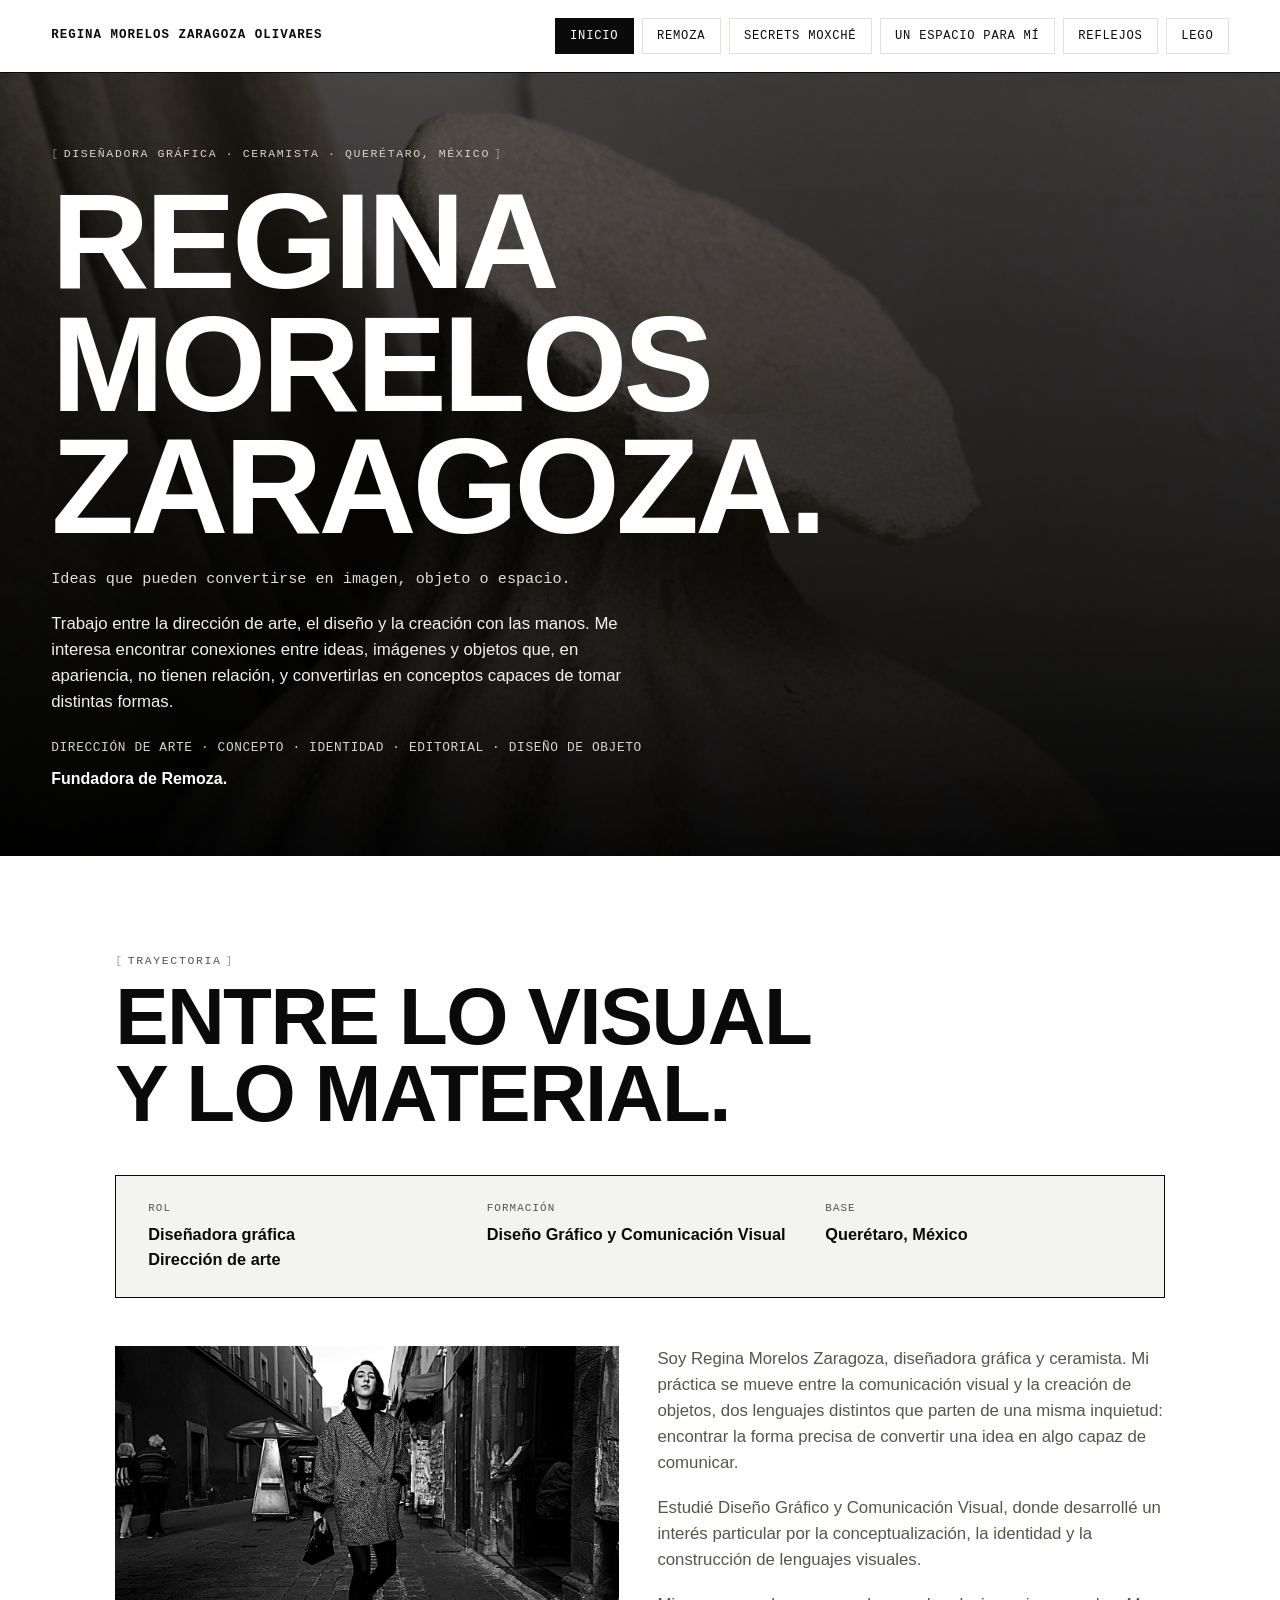
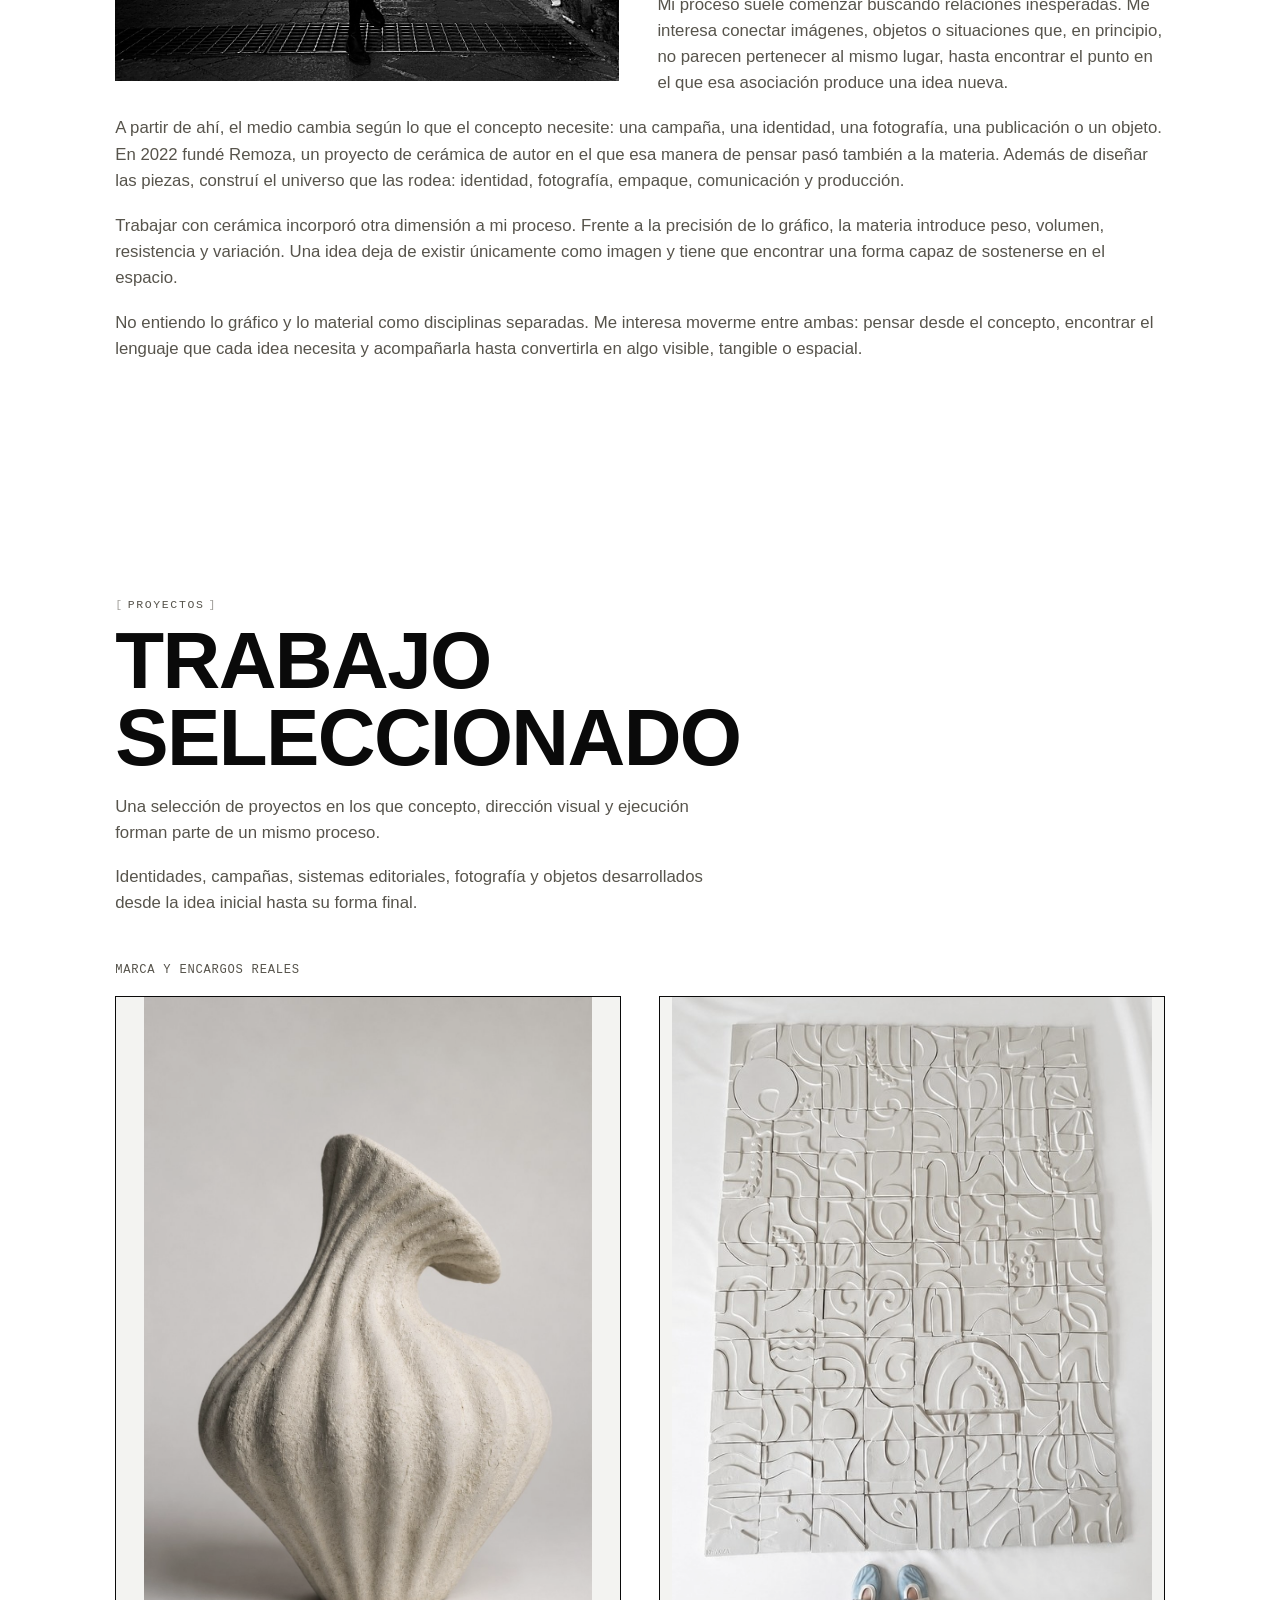
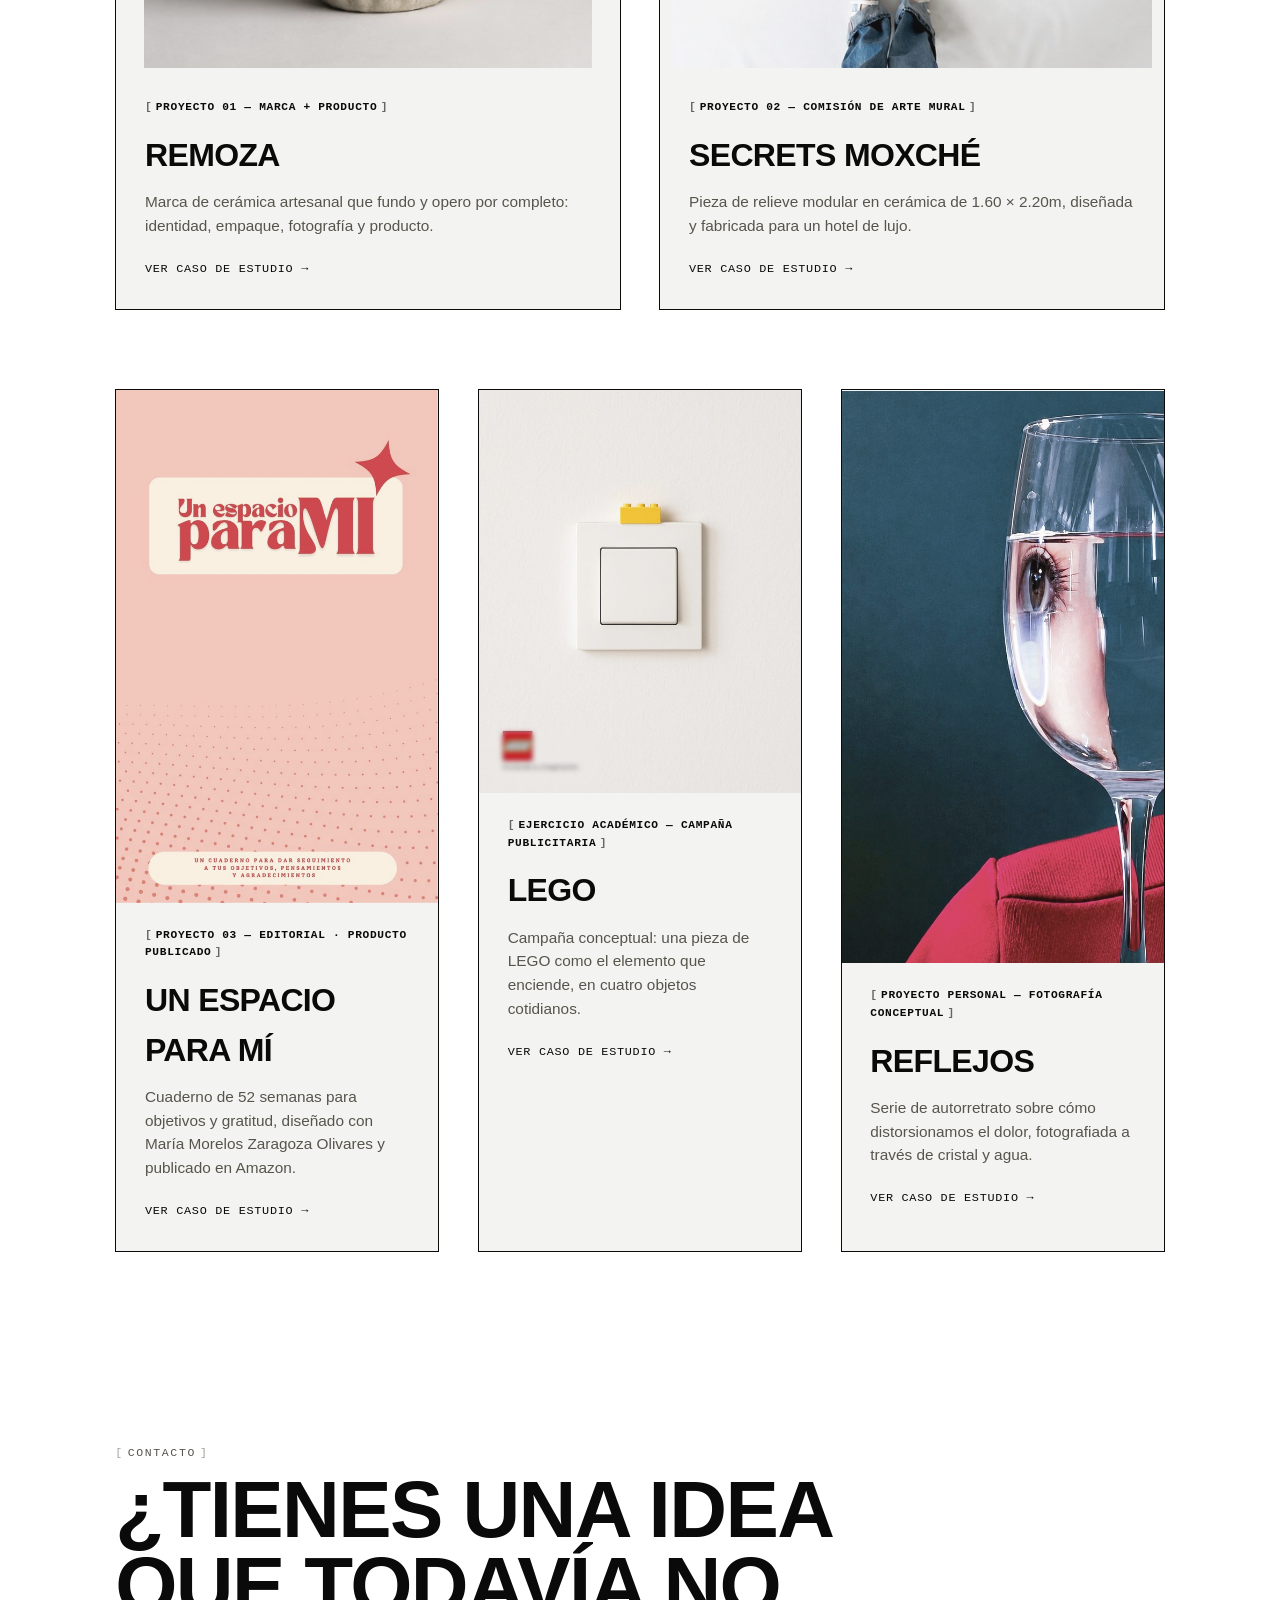
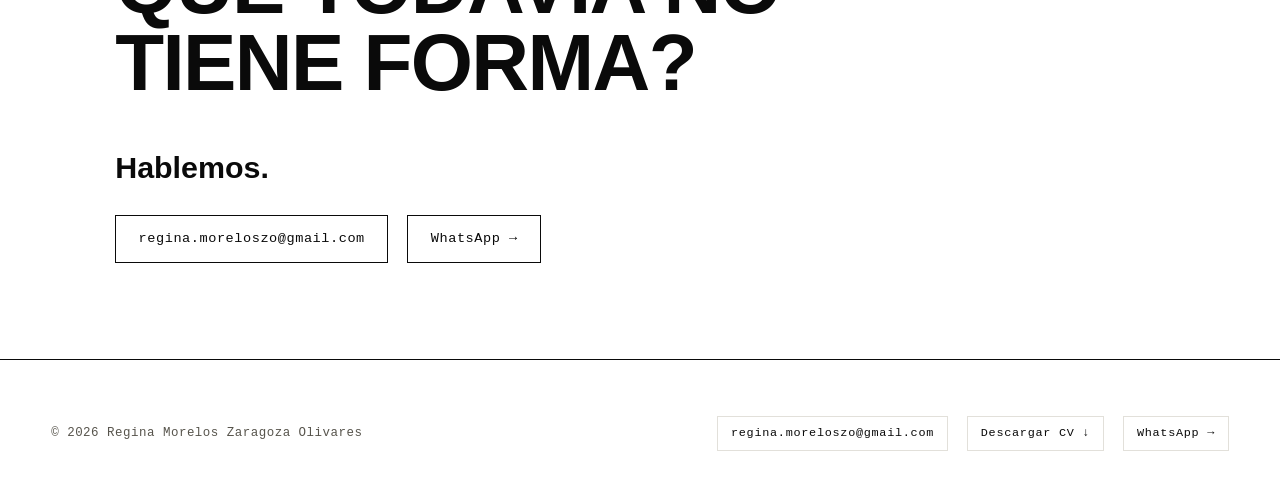
==== index.html @ 23c9439a "Don't force trayectoria-collage to avoid page breaks in print (caused a near-blank page)" ====
<!DOCTYPE html>
<html lang="es">
<head>
<meta charset="UTF-8">
<meta name="viewport" content="width=device-width, initial-scale=1">
<title>Regina Morelos Zaragoza — Portafolio</title>
<link rel="stylesheet" href="styles.css?v=30">
</head>
<body>
<nav>
  <span class="nav-name" data-short="RMZO">Regina Morelos Zaragoza Olivares</span>
  <button class="nav-toggle" aria-label="Abrir menú" aria-expanded="false">
    <span></span><span></span><span></span>
  </button>
  <div class="nav-links">
    <a href="index.html" class="current">Inicio</a>
    <a href="remoza.html">Remoza</a>
    <a href="moxche.html">Secrets Moxché</a>
    <a href="unespacio.html">Un espacio para mí</a>
    <a href="reflejos.html">Reflejos</a>
    <a href="lego.html">LEGO</a>
  </div>
</nav>

<div class="hero">
  <img src="[data-uri]" alt="Vaso de cerámica hecho a mano por Remoza, textura acanalada">
  <div class="hero-content">
    <div class="eyebrow">Diseñadora gráfica · Ceramista · Querétaro, México</div>
    <h1>Regina Morelos Zaragoza.</h1>
    <p class="lede">Ideas que pueden convertirse en imagen, objeto o espacio.</p>
    <p class="hero-body">Trabajo entre la dirección de arte, el diseño y la creación con las manos. Me interesa encontrar conexiones entre ideas, imágenes y objetos que, en apariencia, no tienen relación, y convertirlas en conceptos capaces de tomar distintas formas.</p>
    <div class="hero-tags">Dirección de arte · Concepto · Identidad · Editorial · Diseño de objeto</div>
    <p class="hero-founder">Fundadora de Remoza.</p>
  </div>
</div>

<section class="project" id="trayectoria">
  <div class="project-head reveal">
    <div class="eyebrow">Trayectoria</div>
    <h2>Entre lo visual y lo material.</h2>
  </div>

  <dl class="specsheet reveal">
    <div><dt>Rol</dt><dd>Diseñadora gráfica<br>Dirección de arte</dd></div>
    <div><dt>Formación</dt><dd>Diseño Gráfico y Comunicación Visual</dd></div>
    <div><dt>Base</dt><dd>Querétaro, México</dd></div>
  </dl>

  <div class="trayectoria-collage reveal">
    <figure class="trayectoria-photo">
      <img src="[data-uri]" alt="Regina Morelos Zaragoza caminando por una calle empedrada de Querétaro">
    </figure>
    <div class="trayectoria-text-panel">
      <div class="about-body">
        <p>Soy Regina Morelos Zaragoza, diseñadora gráfica y ceramista. Mi práctica se mueve entre la comunicación visual y la creación de objetos, dos lenguajes distintos que parten de una misma inquietud: encontrar la forma precisa de convertir una idea en algo capaz de comunicar.</p>
        <p>Estudié Diseño Gráfico y Comunicación Visual, donde desarrollé un interés particular por la conceptualización, la identidad y la construcción de lenguajes visuales.</p>
        <p>Mi proceso suele comenzar buscando relaciones inesperadas. Me interesa conectar imágenes, objetos o situaciones que, en principio, no parecen pertenecer al mismo lugar, hasta encontrar el punto en el que esa asociación produce una idea nueva.</p>
        <p>A partir de ahí, el medio cambia según lo que el concepto necesite: una campaña, una identidad, una fotografía, una publicación o un objeto. En 2022 fundé Remoza, un proyecto de cerámica de autor en el que esa manera de pensar pasó también a la materia. Además de diseñar las piezas, construí el universo que las rodea: identidad, fotografía, empaque, comunicación y producción.</p>
        <p>Trabajar con cerámica incorporó otra dimensión a mi proceso. Frente a la precisión de lo gráfico, la materia introduce peso, volumen, resistencia y variación. Una idea deja de existir únicamente como imagen y tiene que encontrar una forma capaz de sostenerse en el espacio.</p>
        <p>No entiendo lo gráfico y lo material como disciplinas separadas. Me interesa moverme entre ambas: pensar desde el concepto, encontrar el lenguaje que cada idea necesita y acompañarla hasta convertirla en algo visible, tangible o espacial.</p>
      </div>
    </div>
  </div>
</section>

<section class="project" id="proyectos">
  <div class="project-head reveal">
    <div class="eyebrow">Proyectos</div>
    <h2>Trabajo seleccionado</h2>
    <p class="section-intro">Una selección de proyectos en los que concepto, dirección visual y ejecución forman parte de un mismo proceso.</p>
    <p class="section-intro">Identidades, campañas, sistemas editoriales, fotografía y objetos desarrollados desde la idea inicial hasta su forma final.</p>
  </div>

  <div class="grid-label reveal">Marca y encargos reales</div>
  <div class="project-grid project-grid-primary">
    <a class="project-card remoza reveal" href="remoza.html">
      <div class="card-media">
        <img src="[data-uri]" alt="Pieza de autor de Remoza, contorno original del ícono de marca">
        <img src="[data-uri]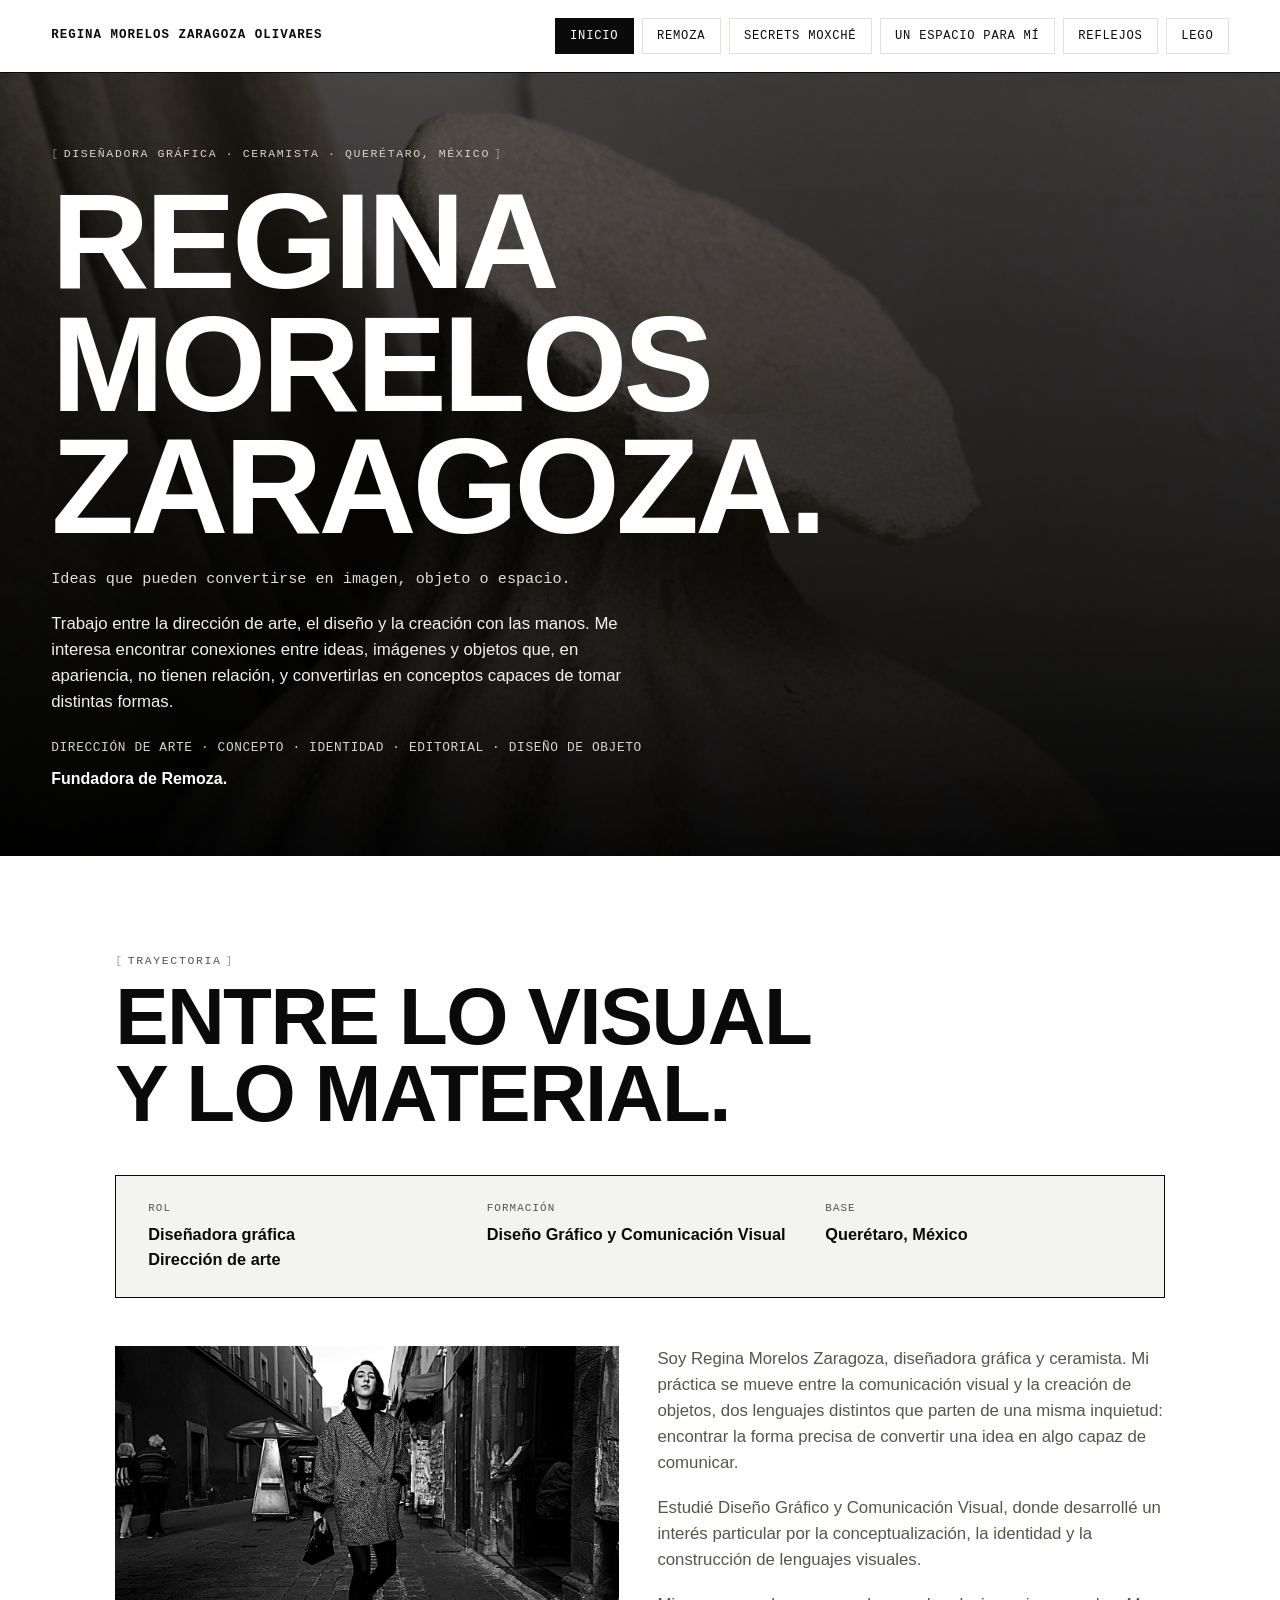
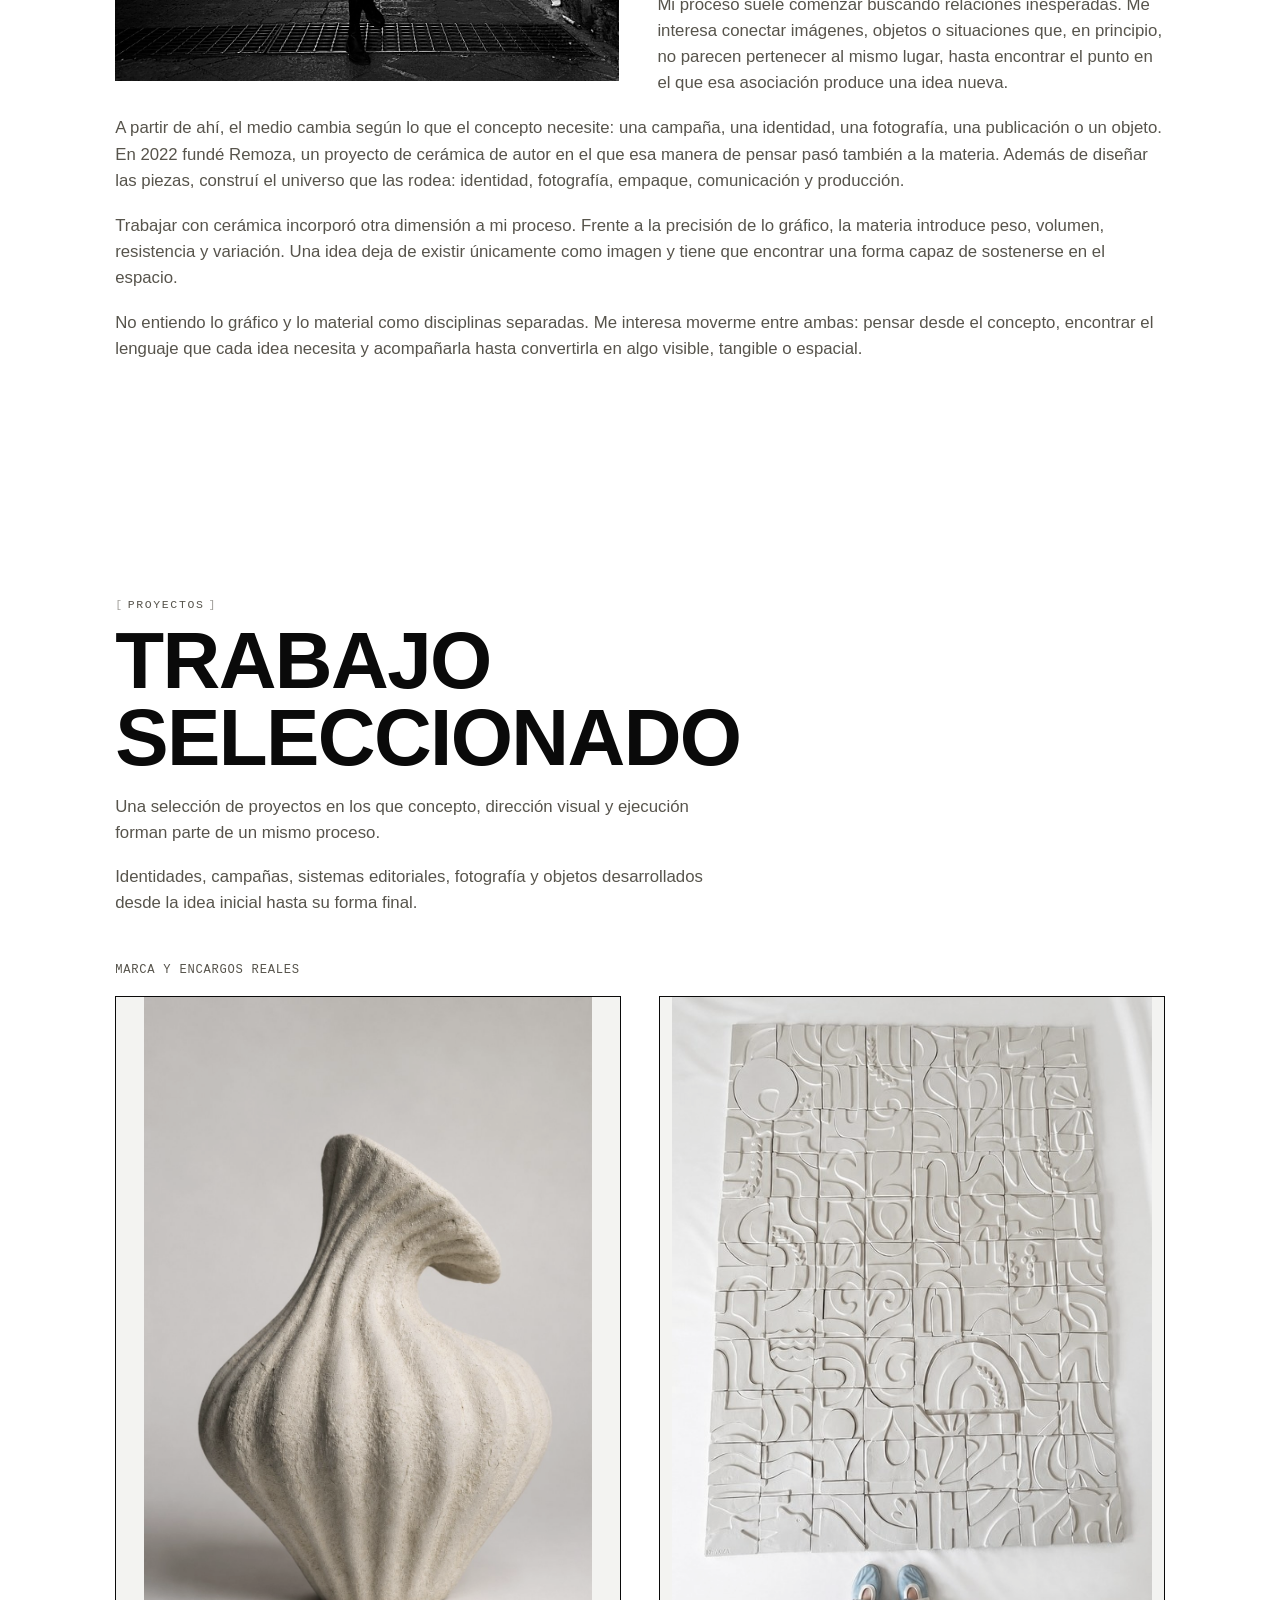
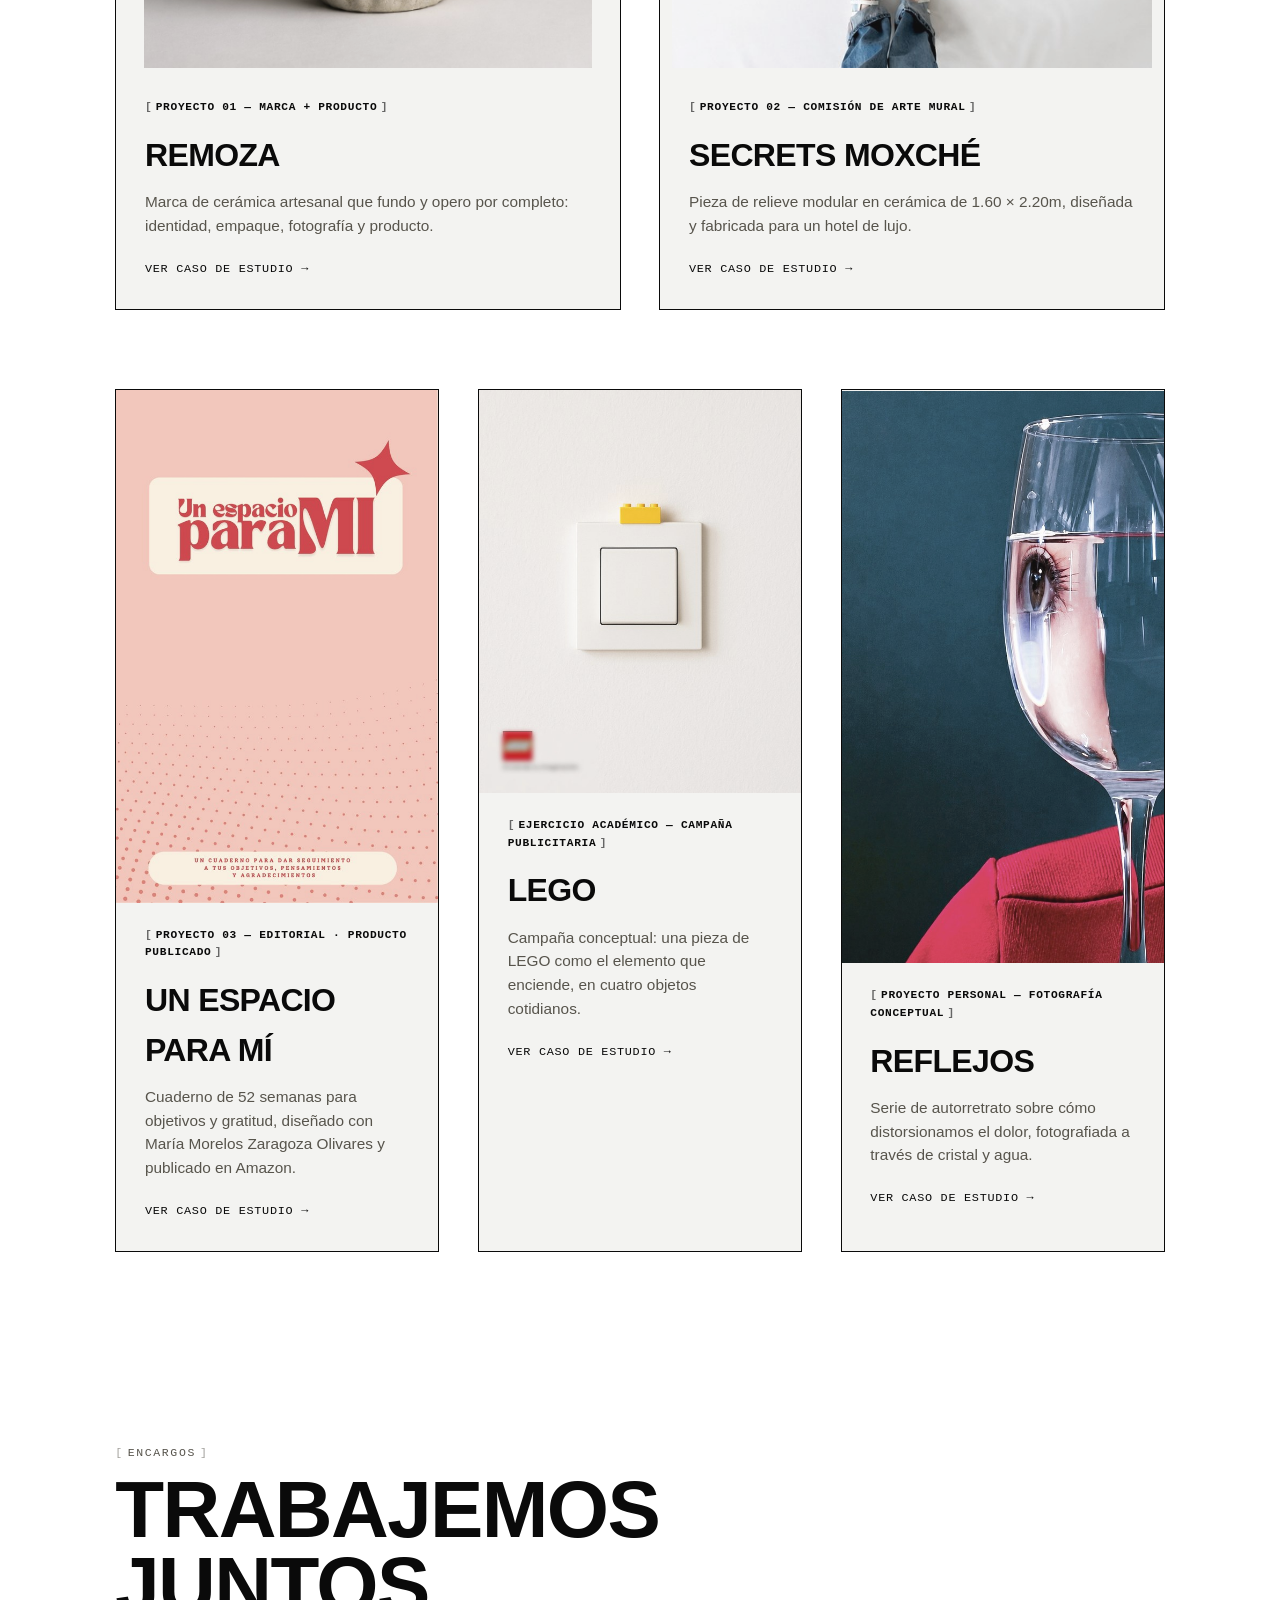
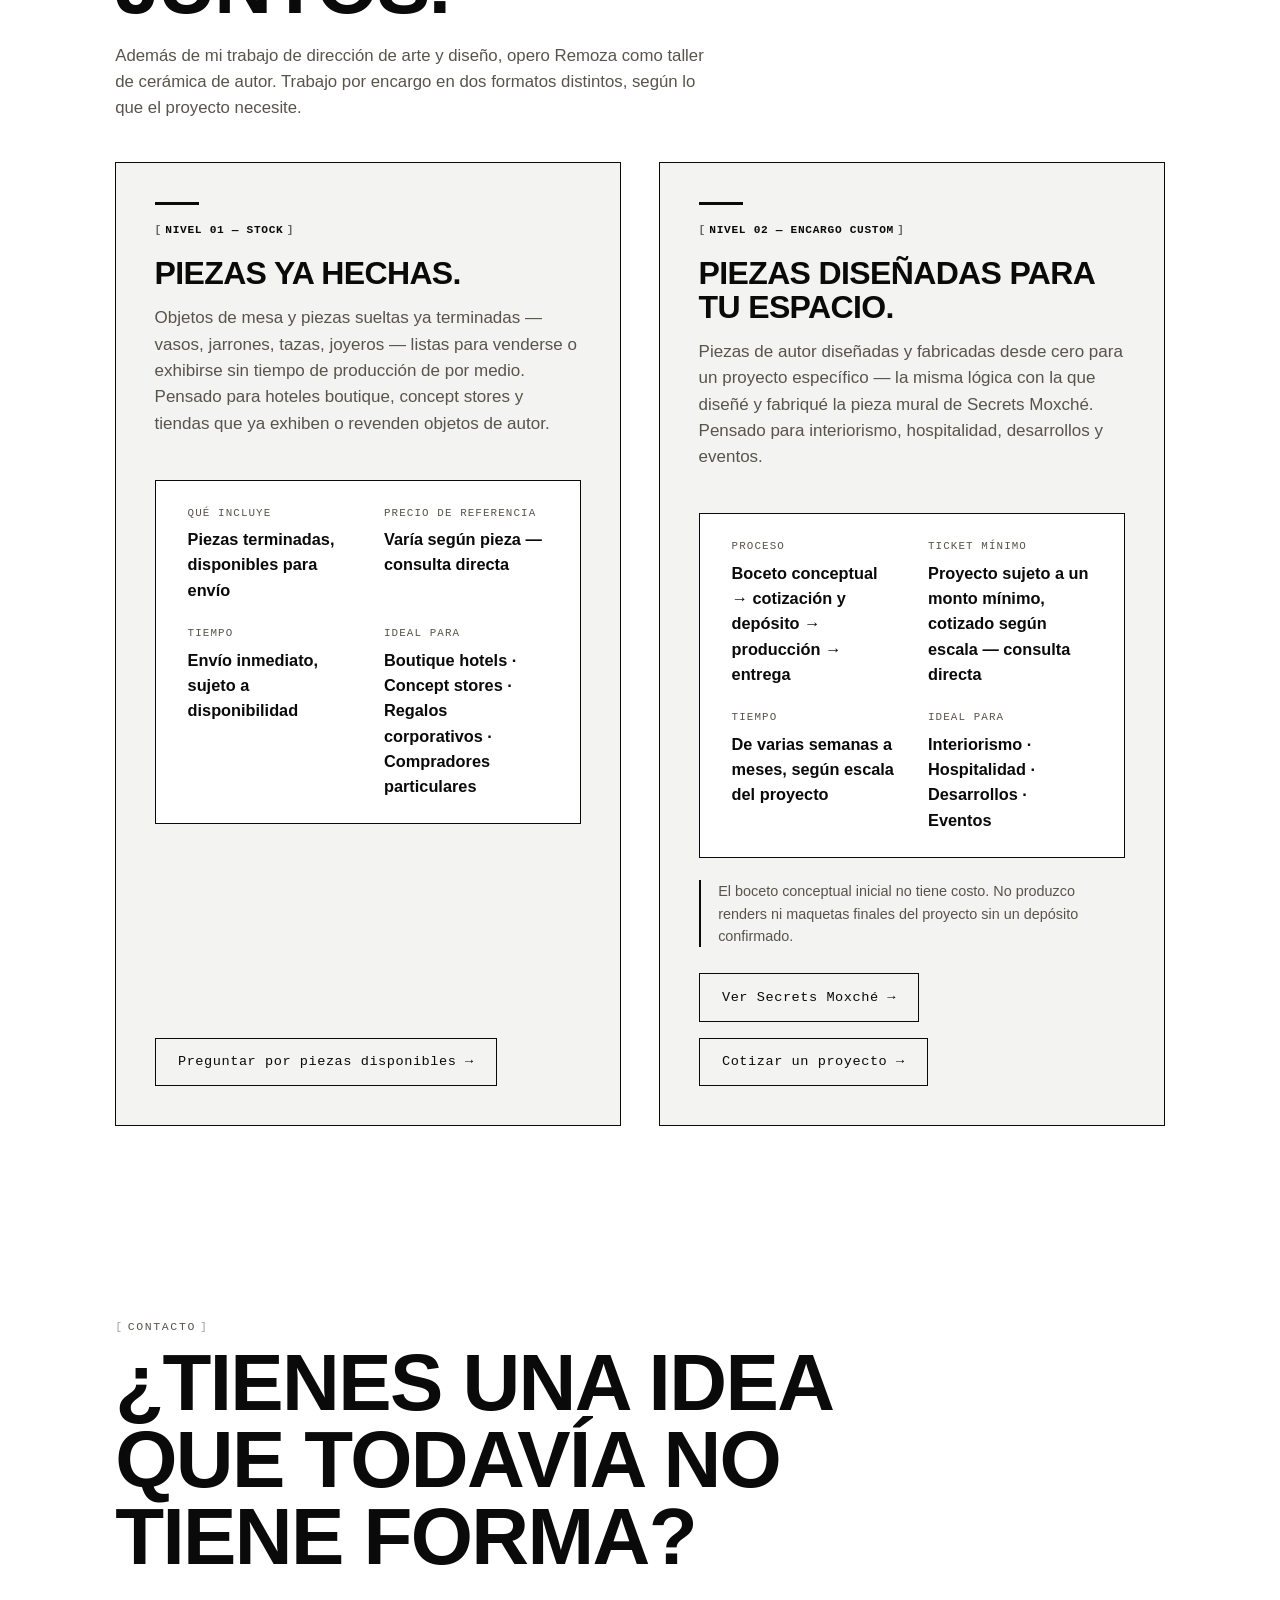
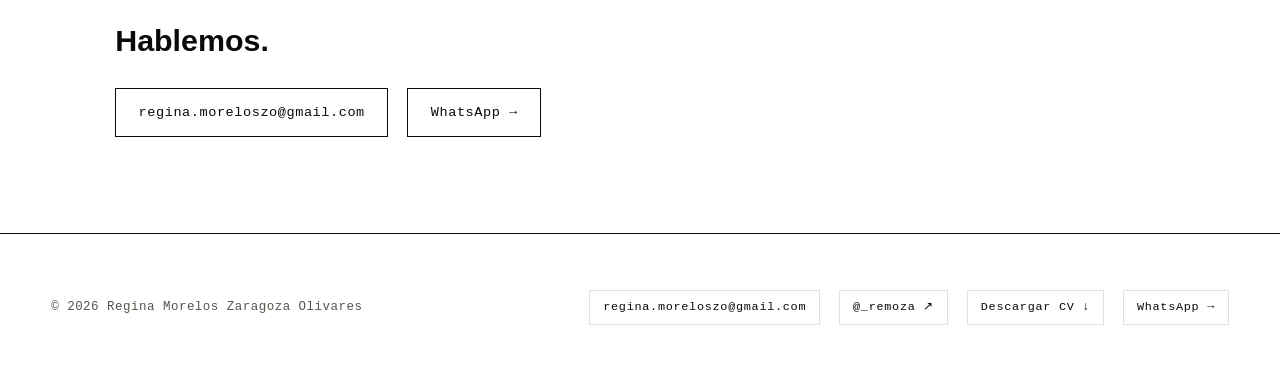
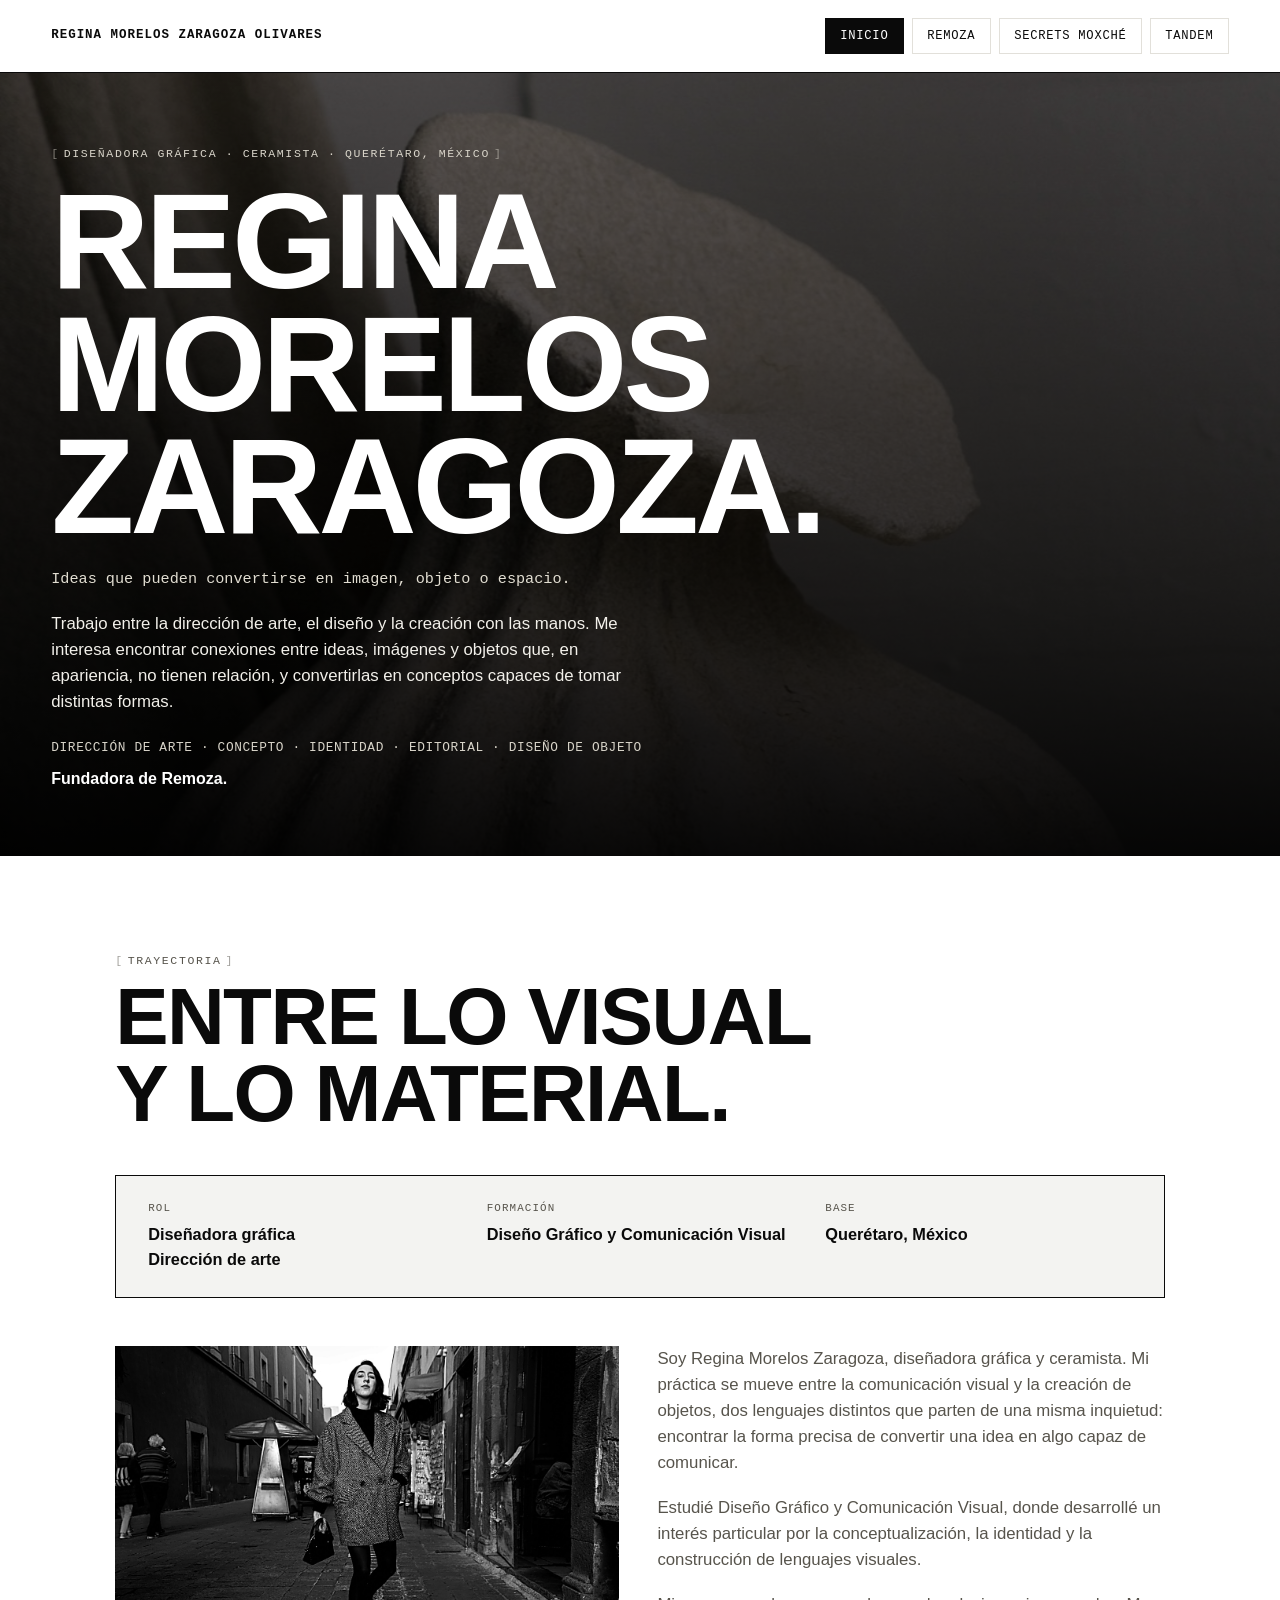
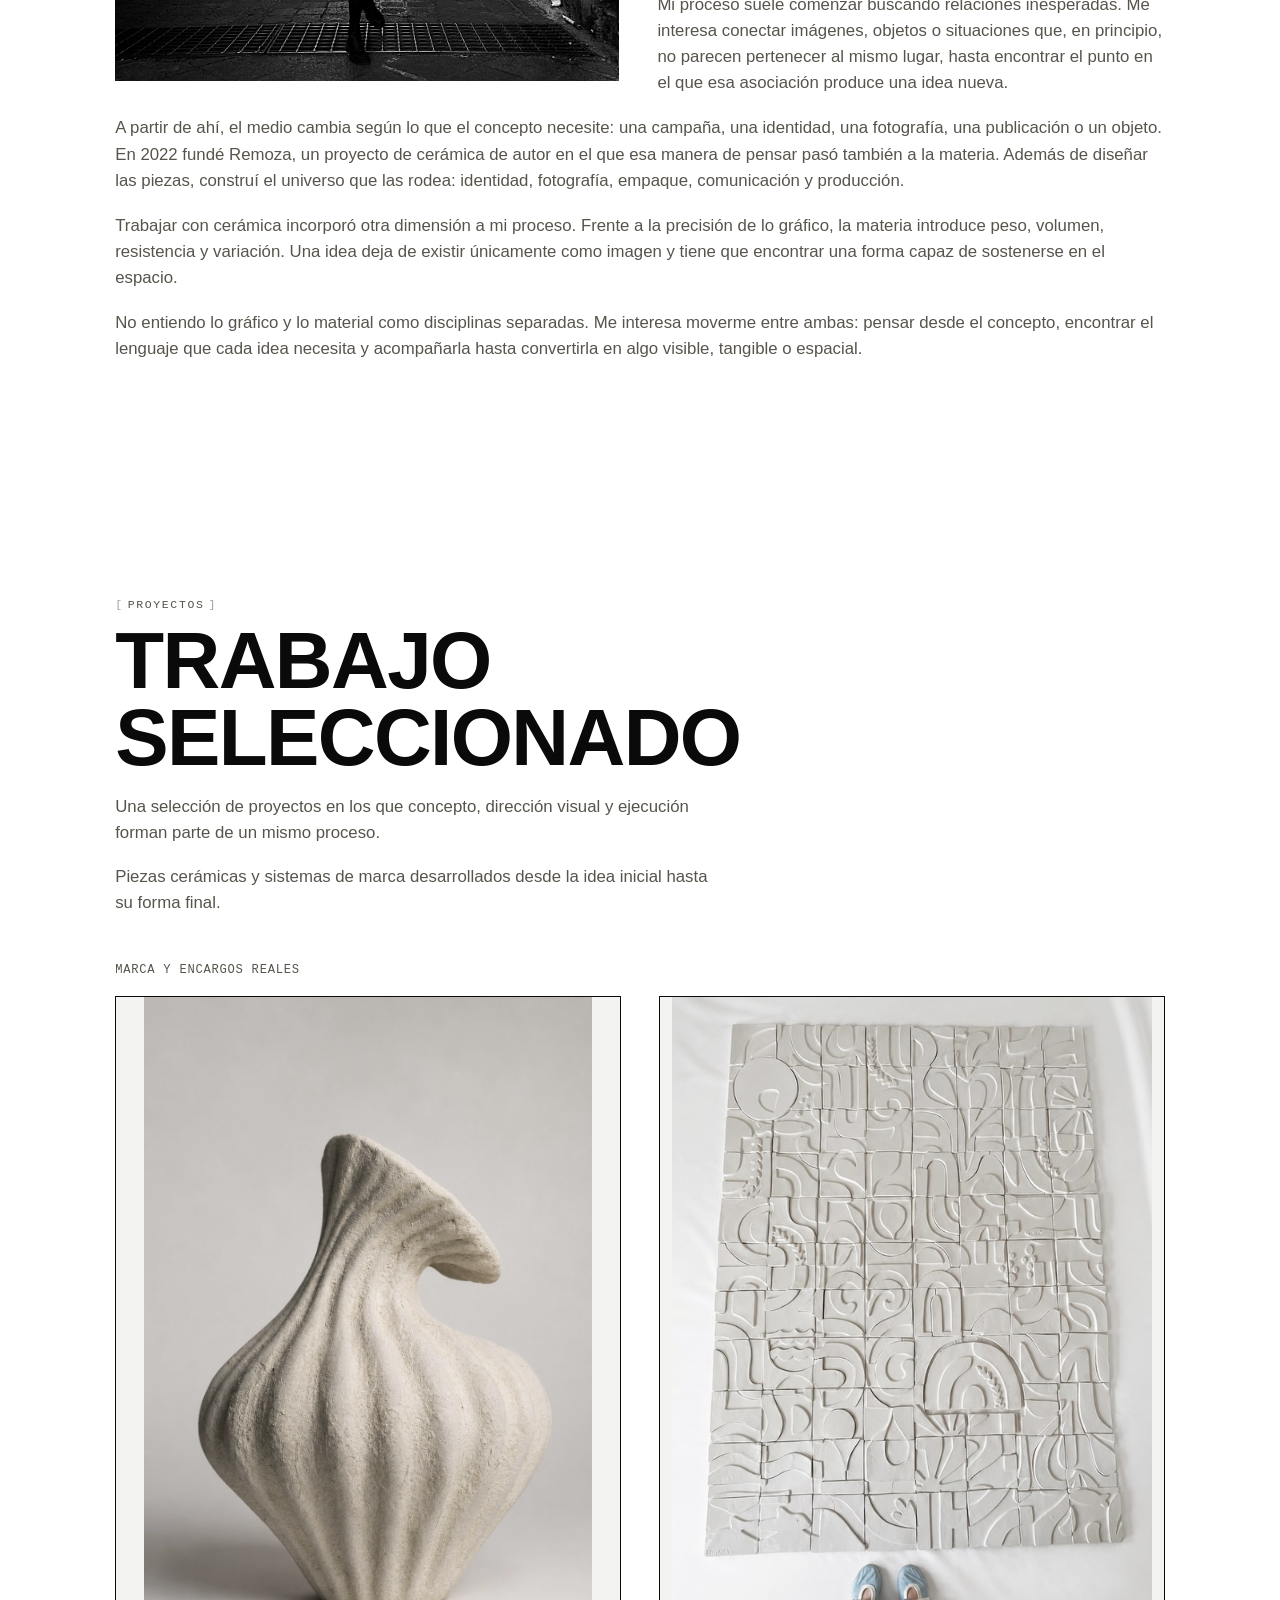
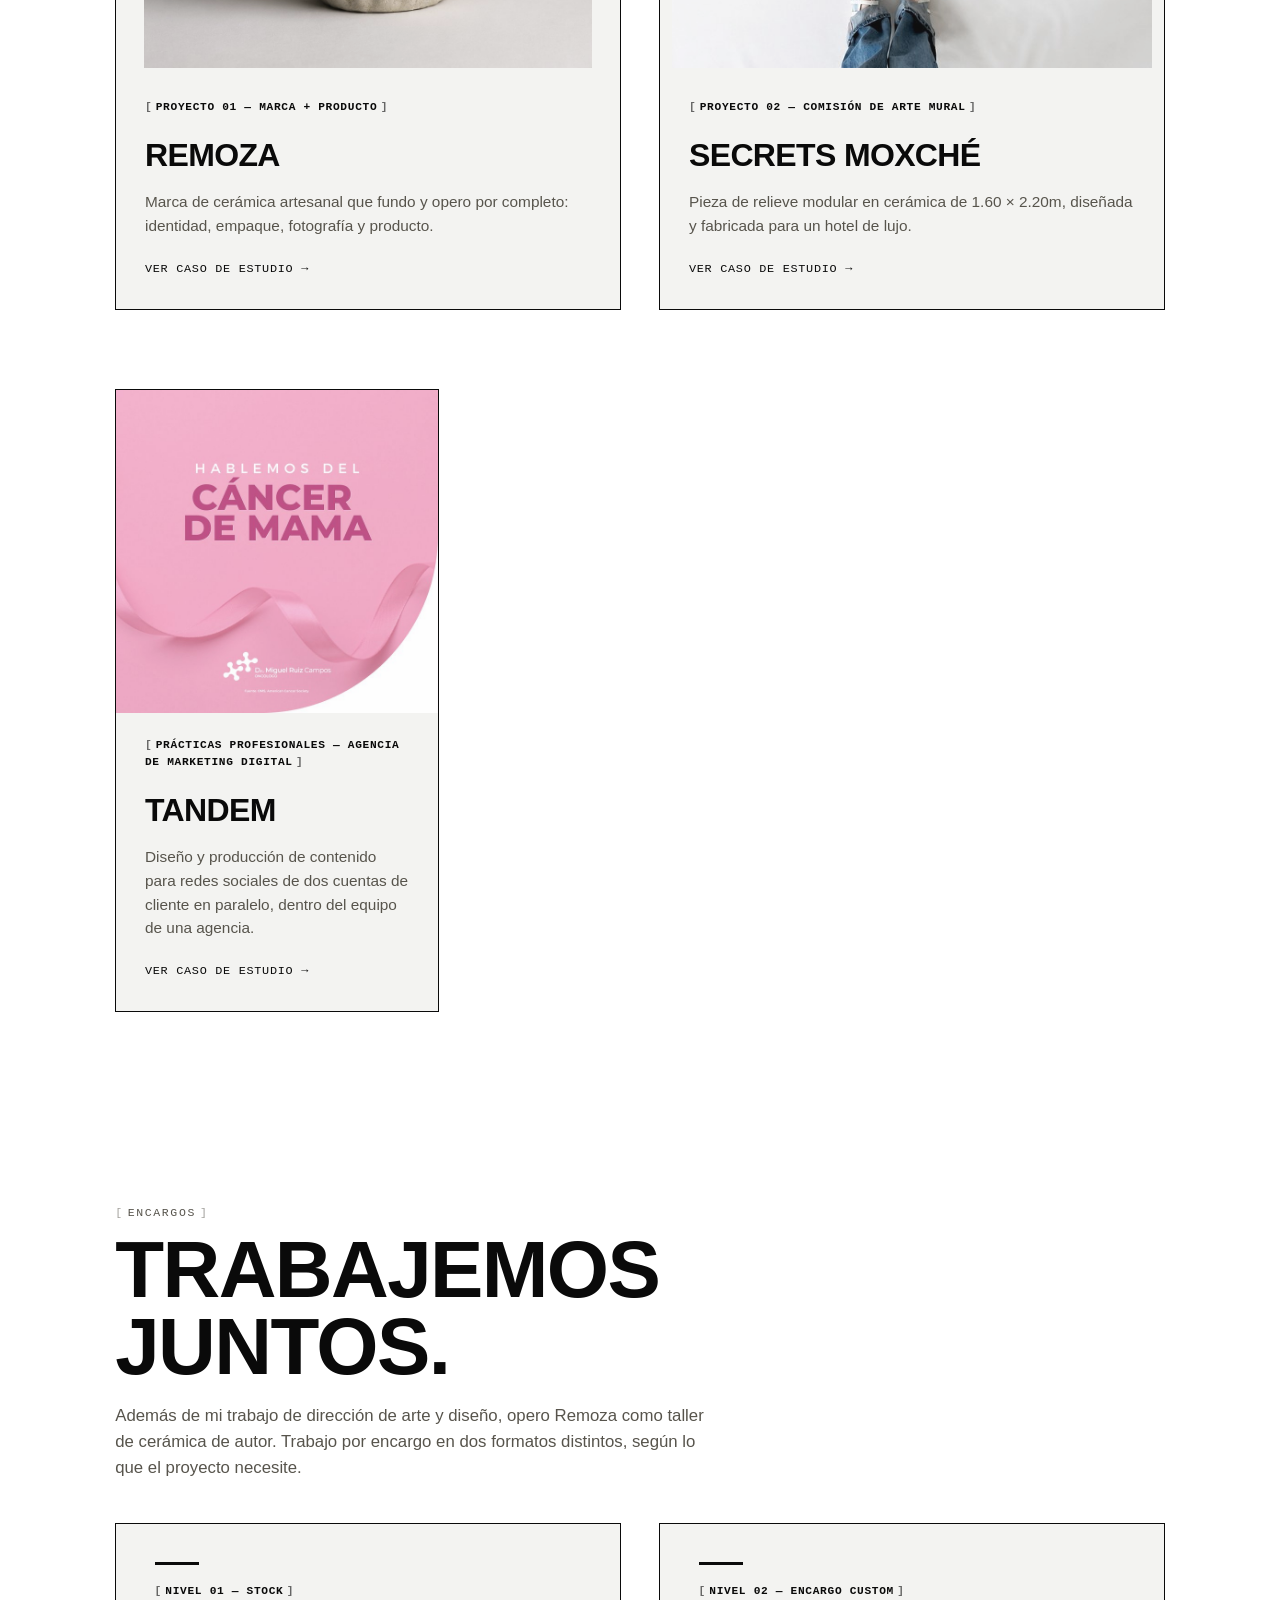
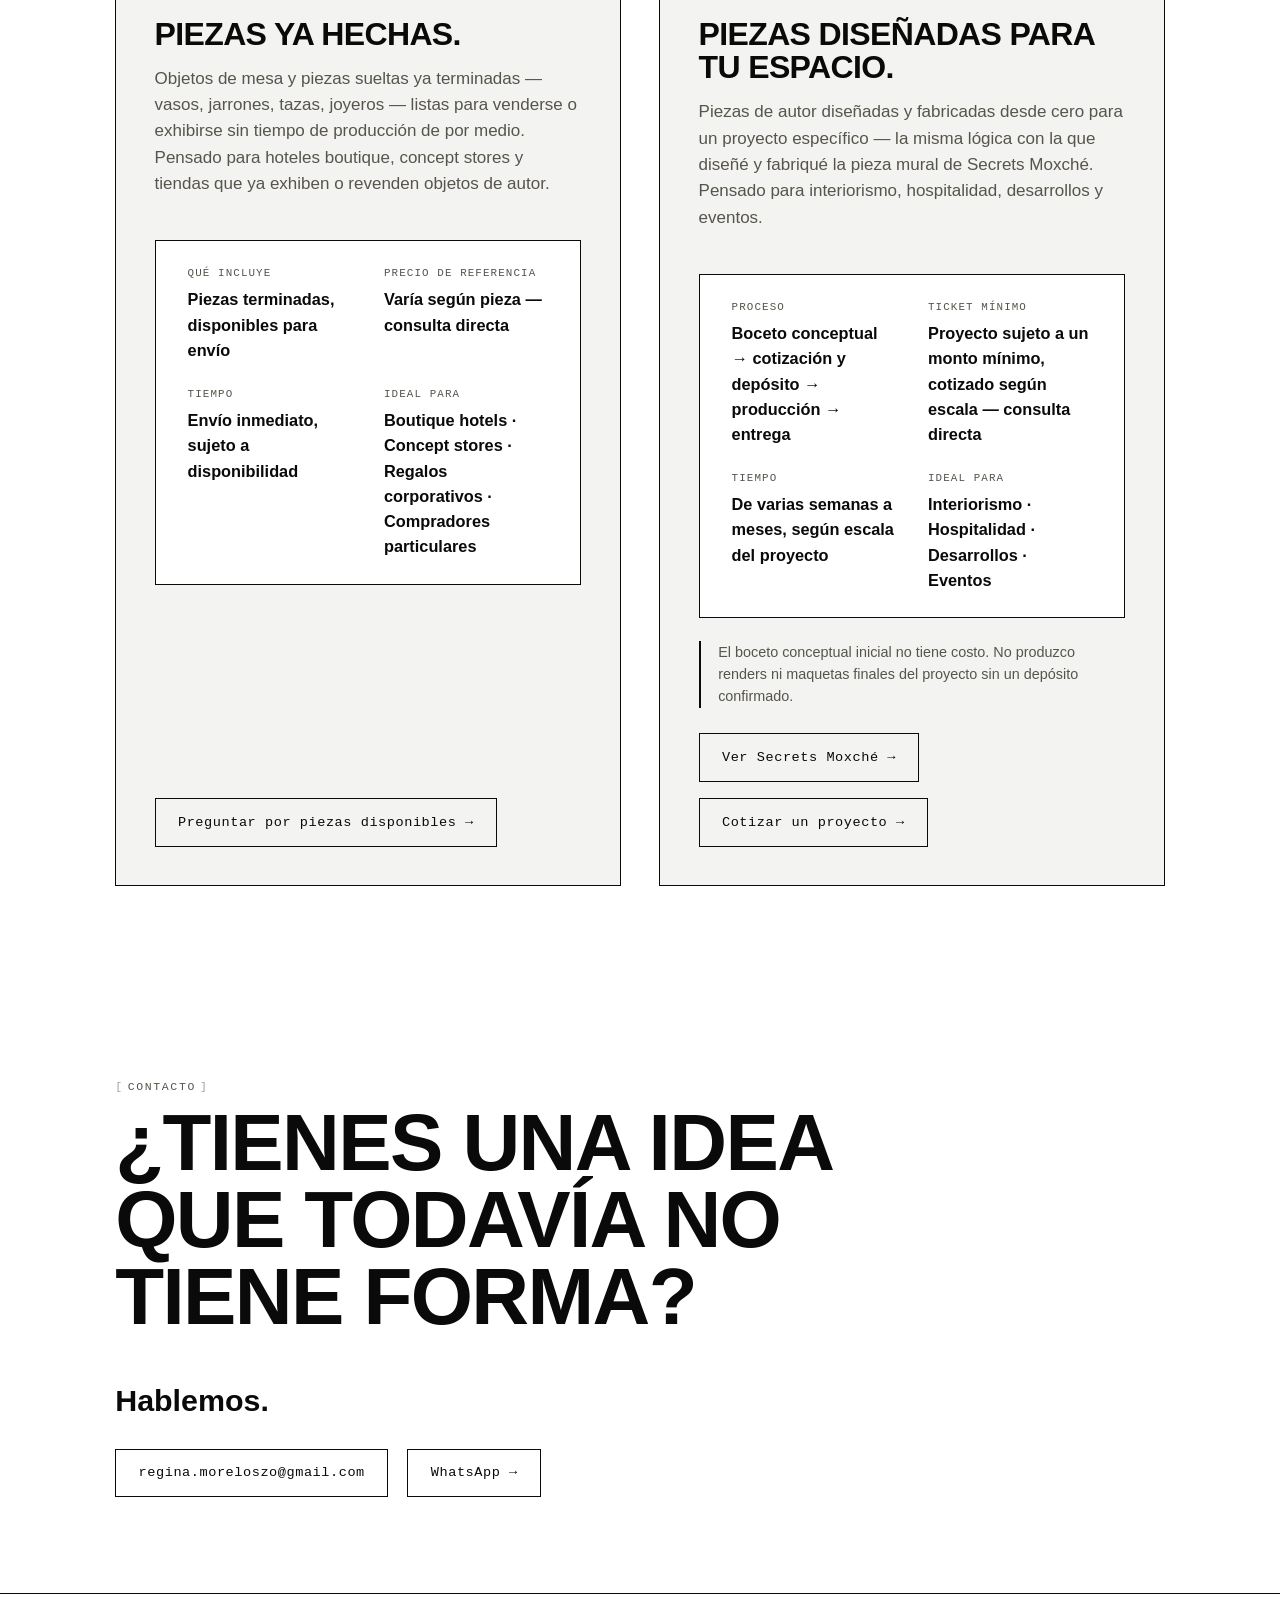
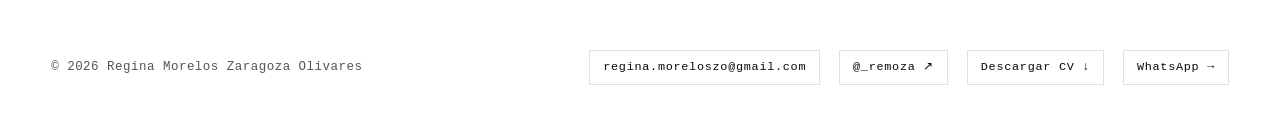
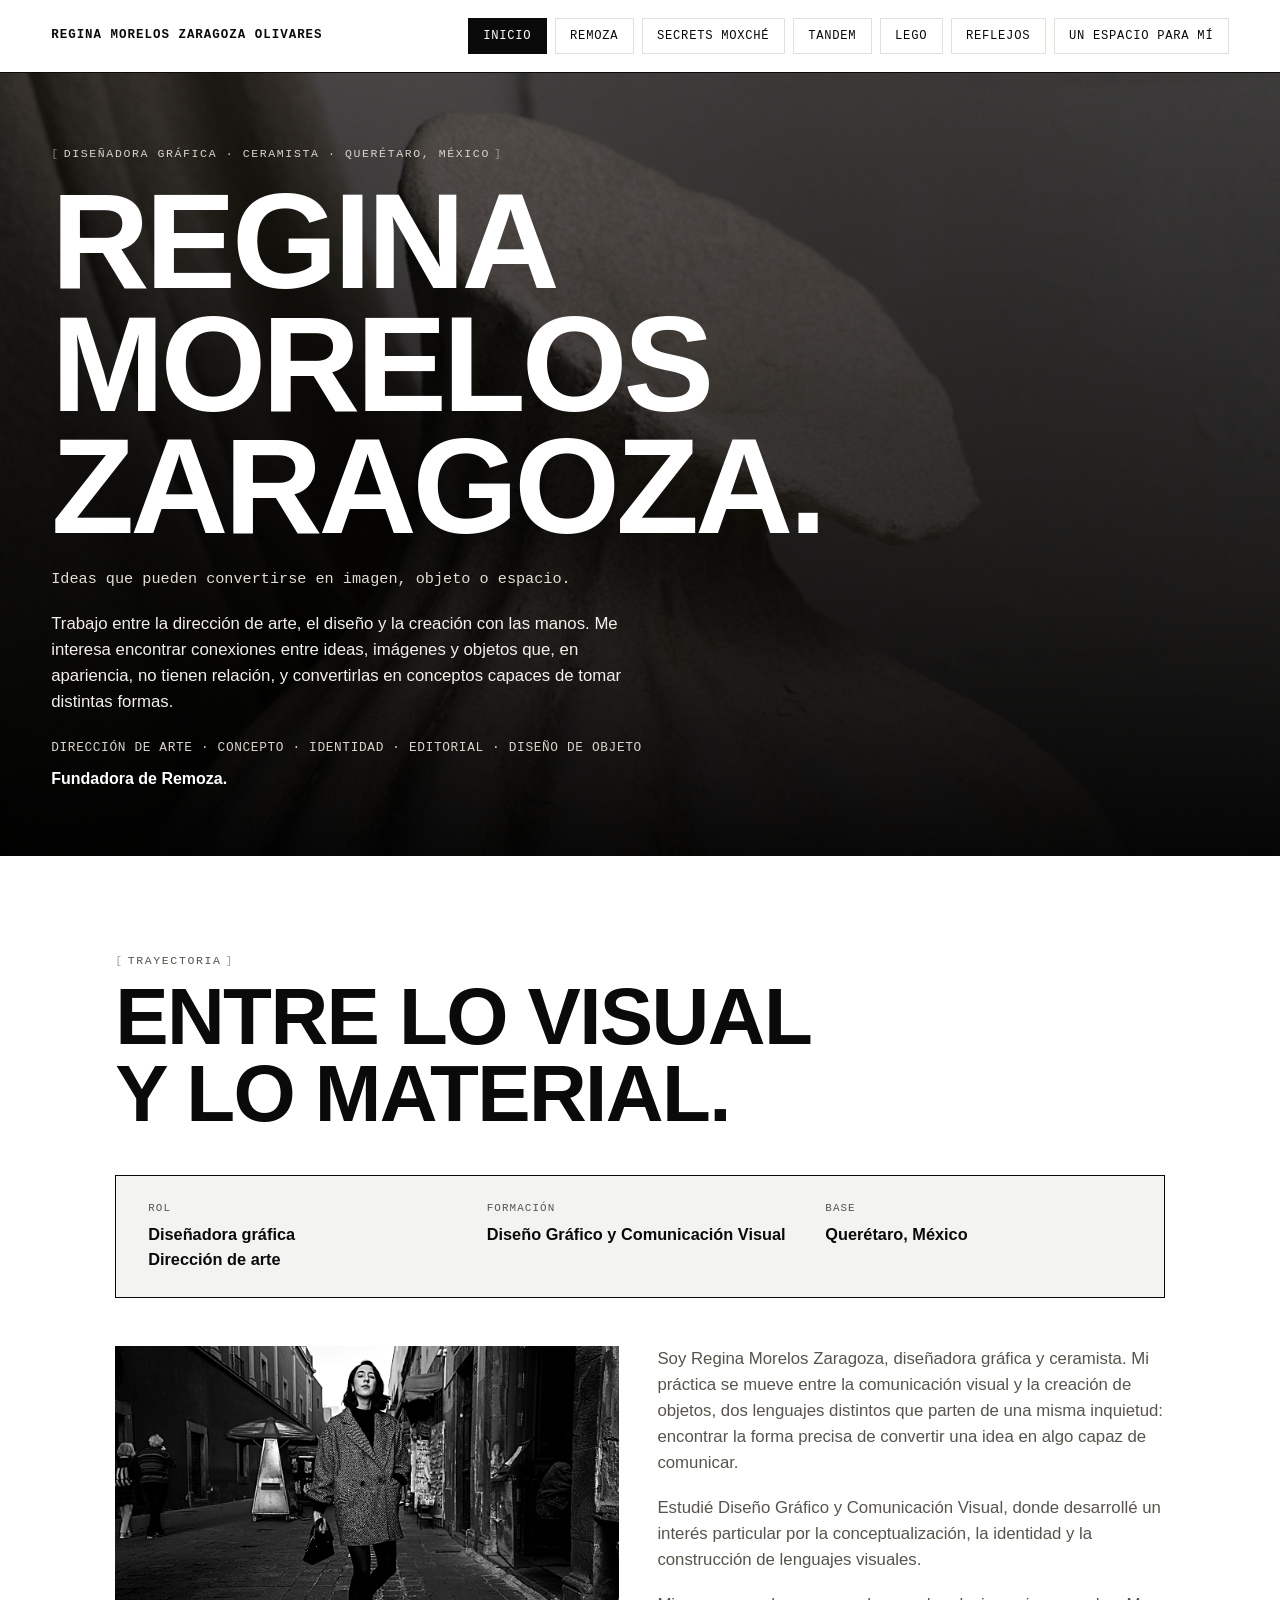
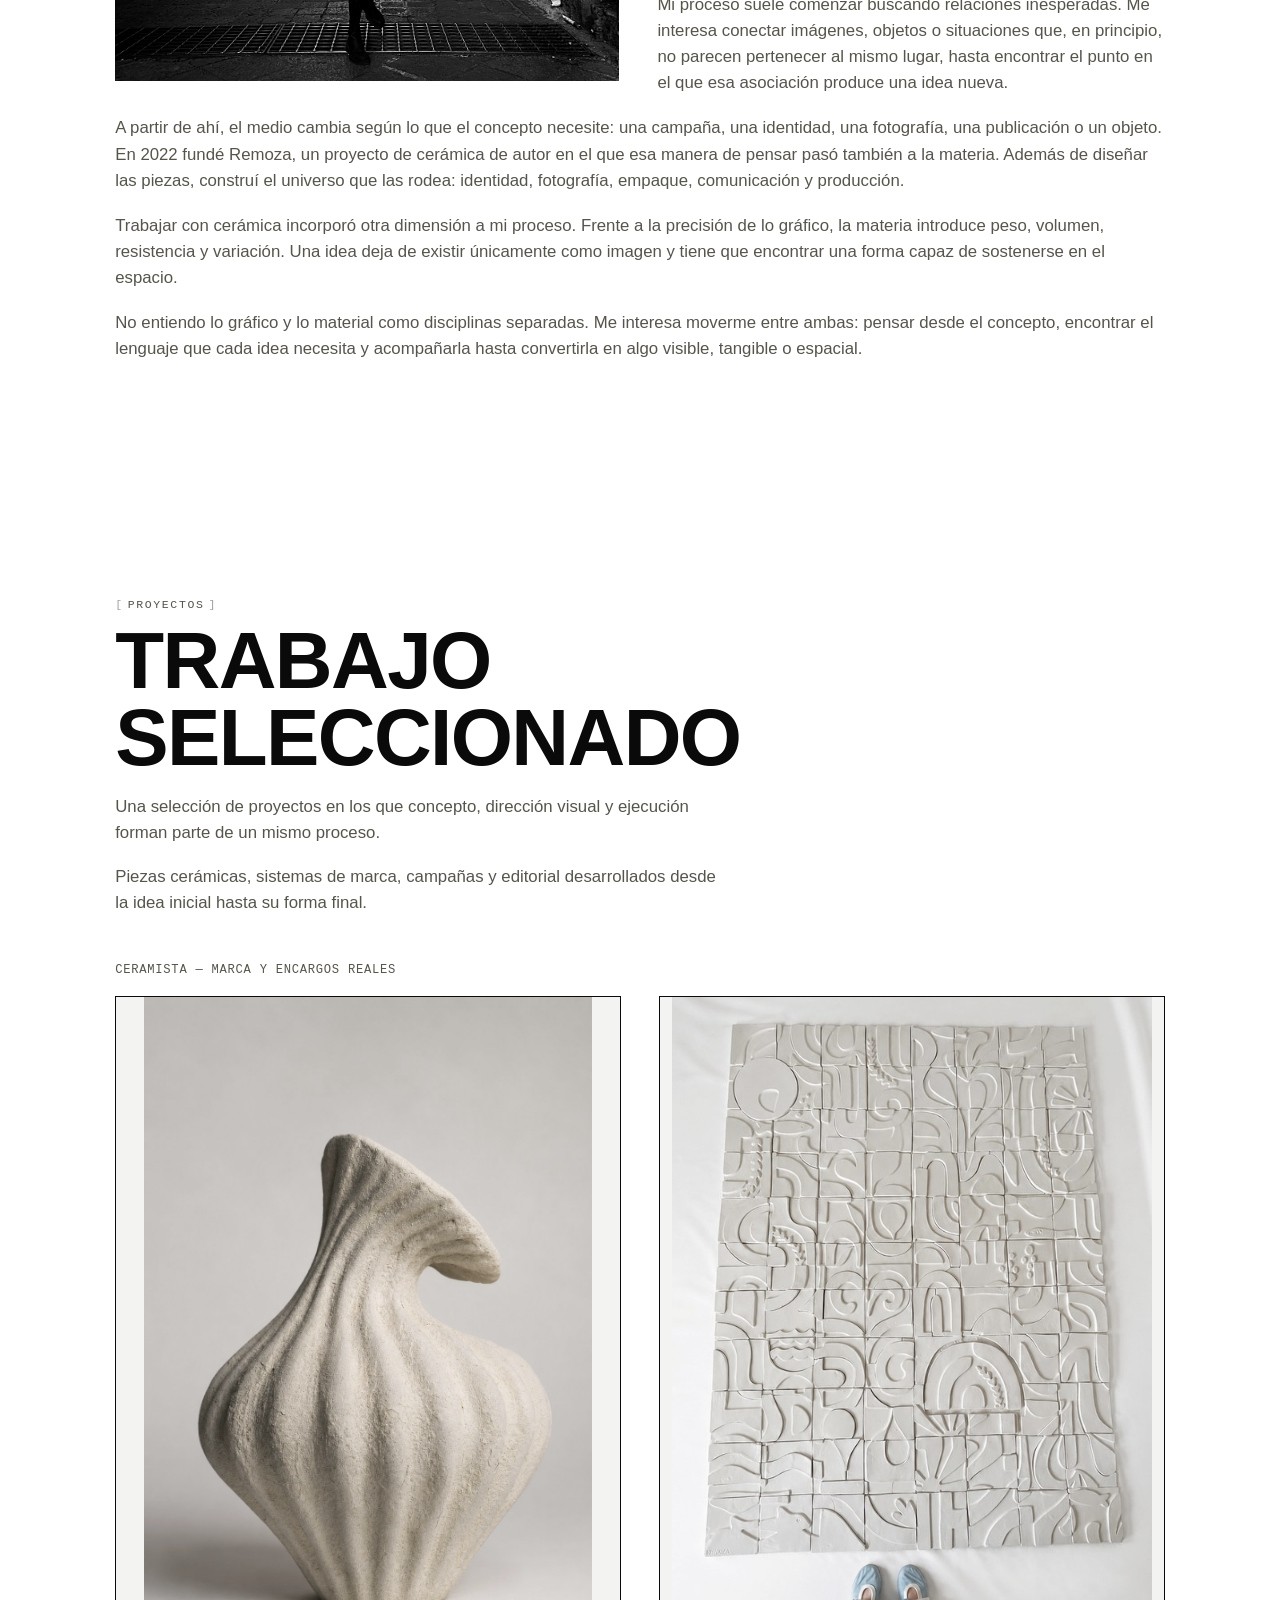
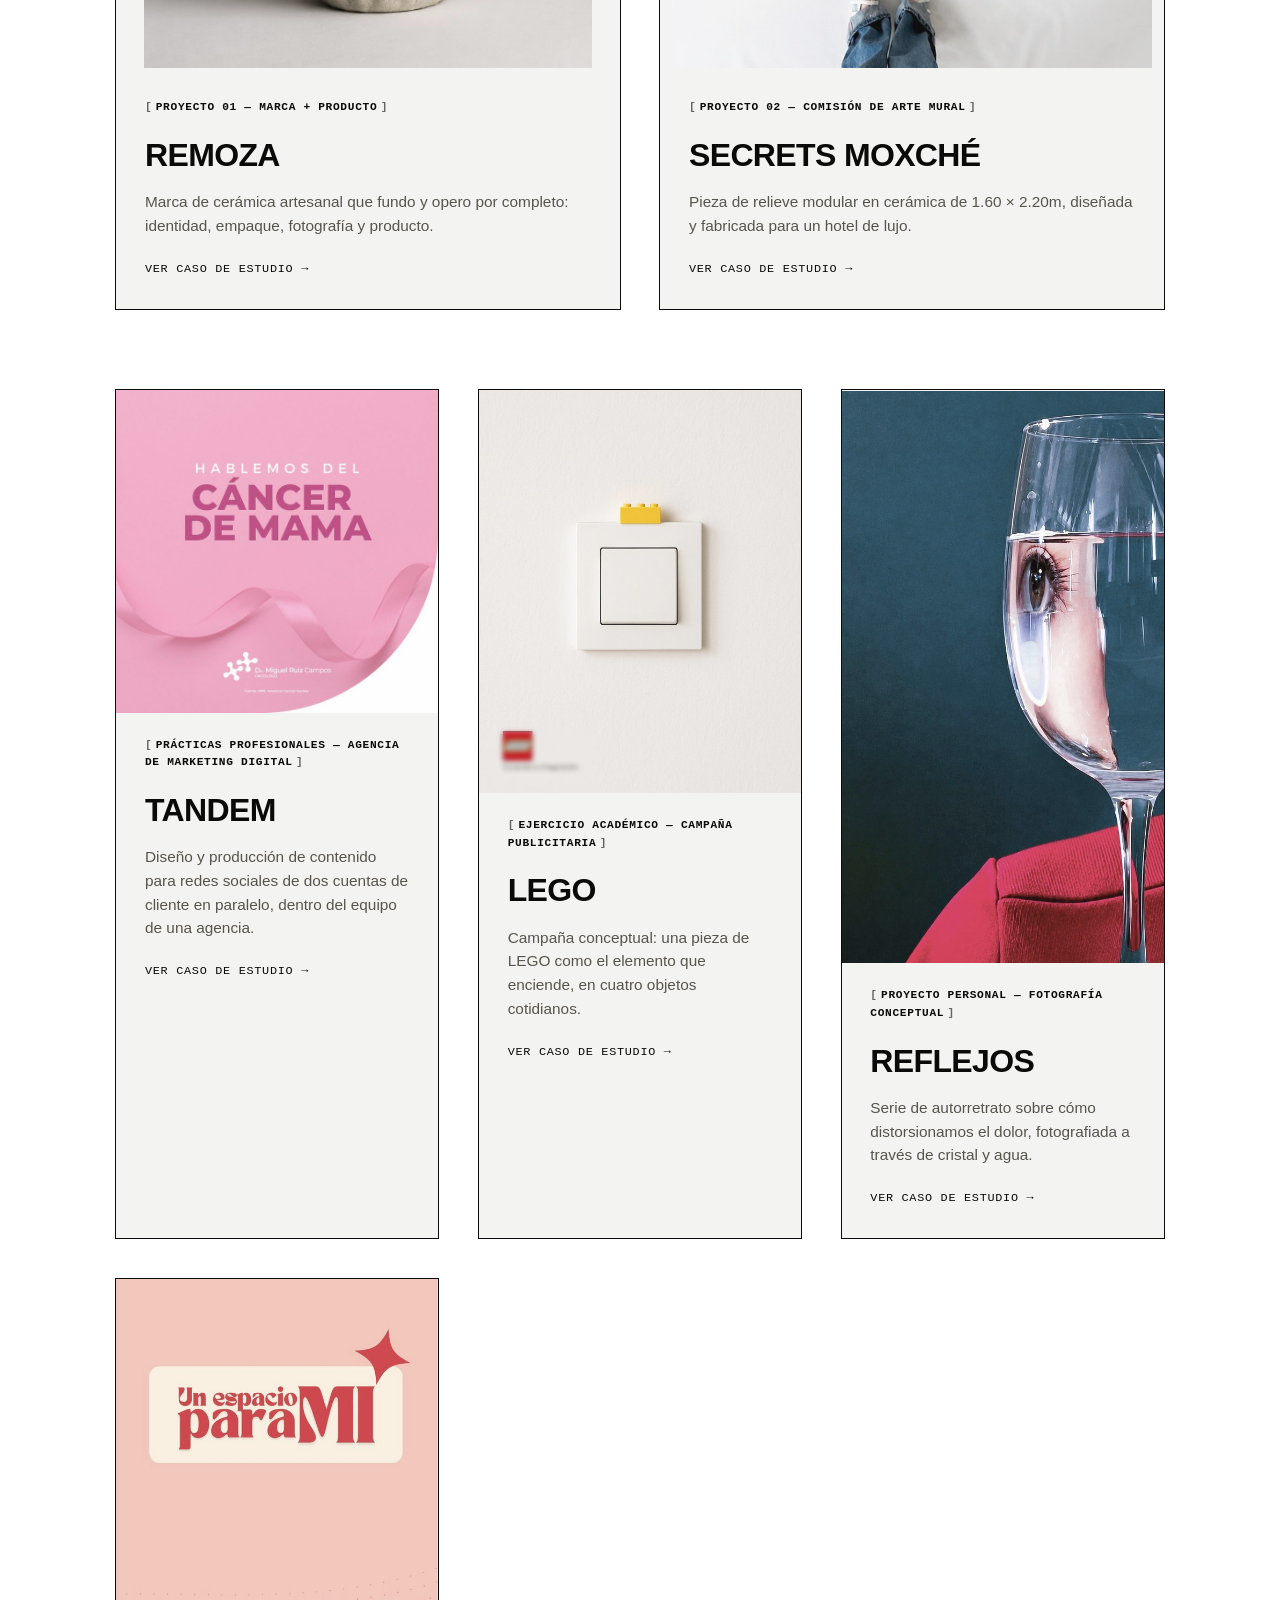
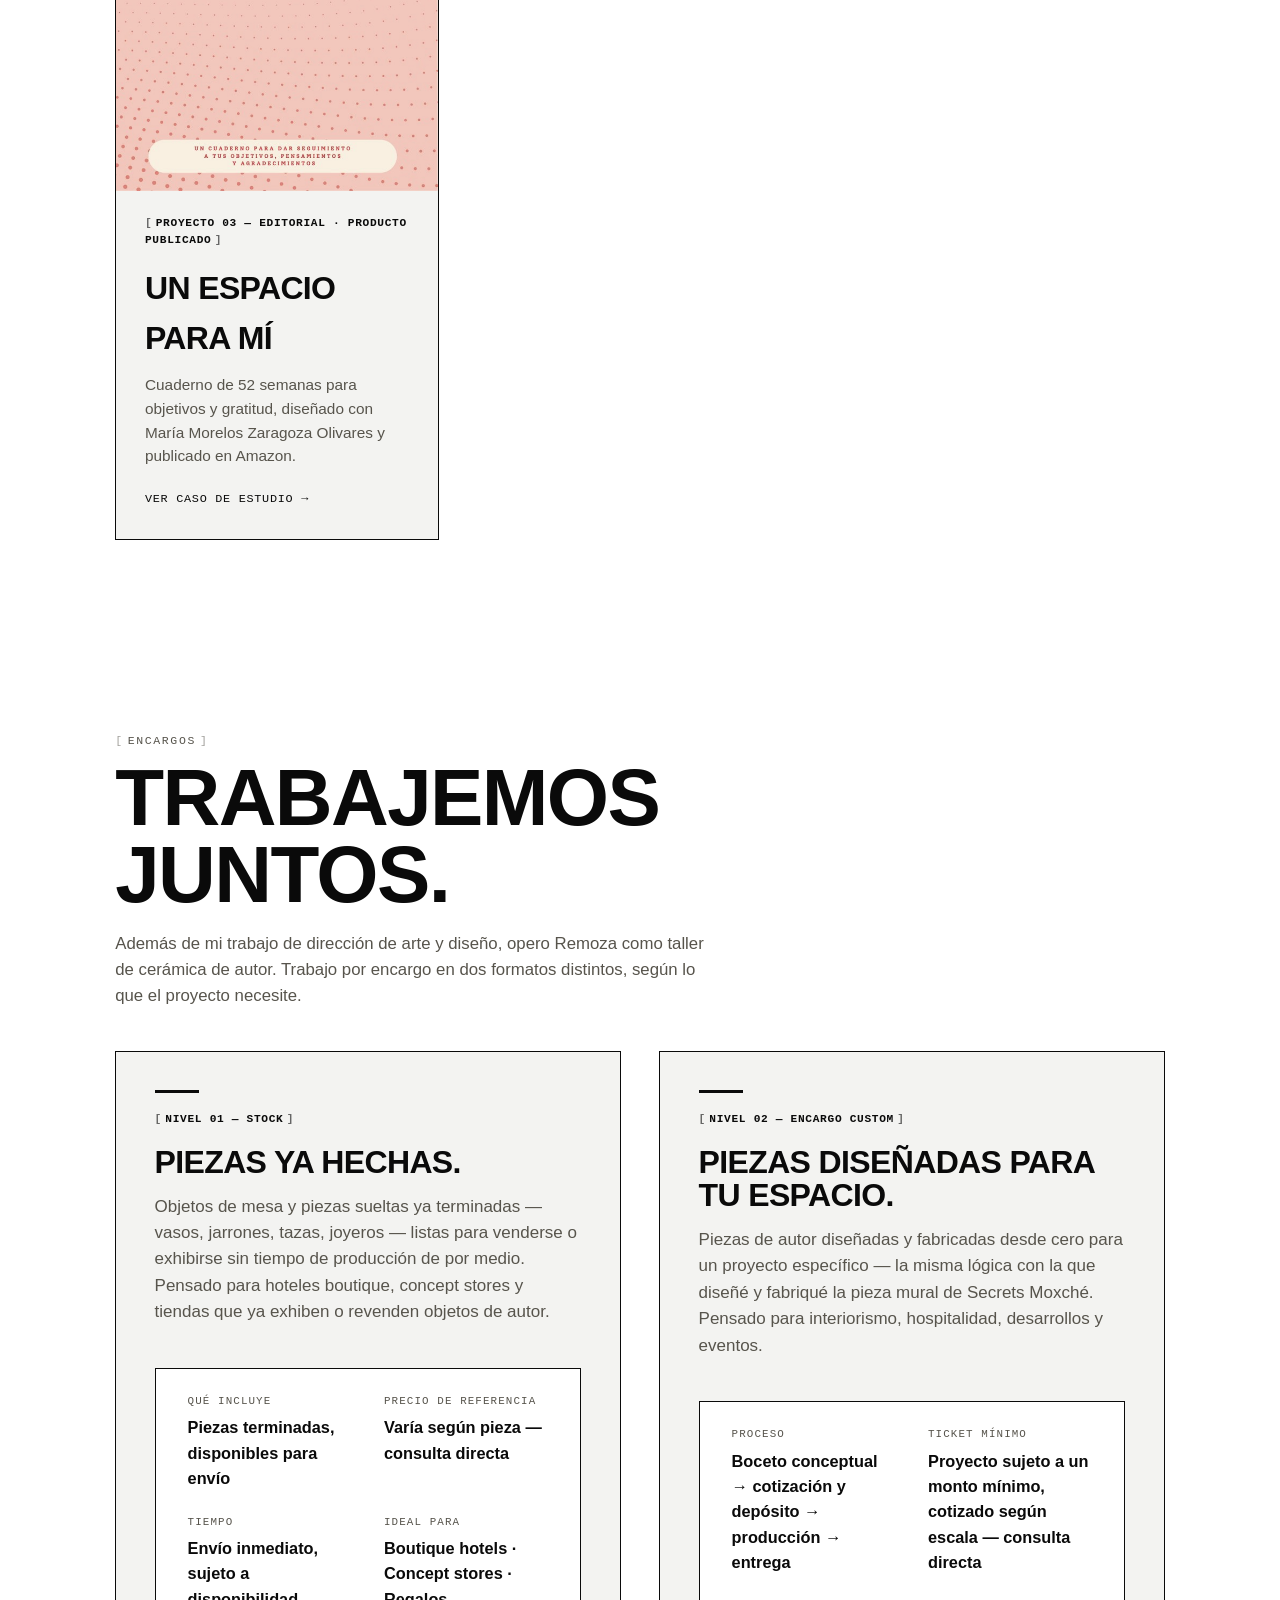
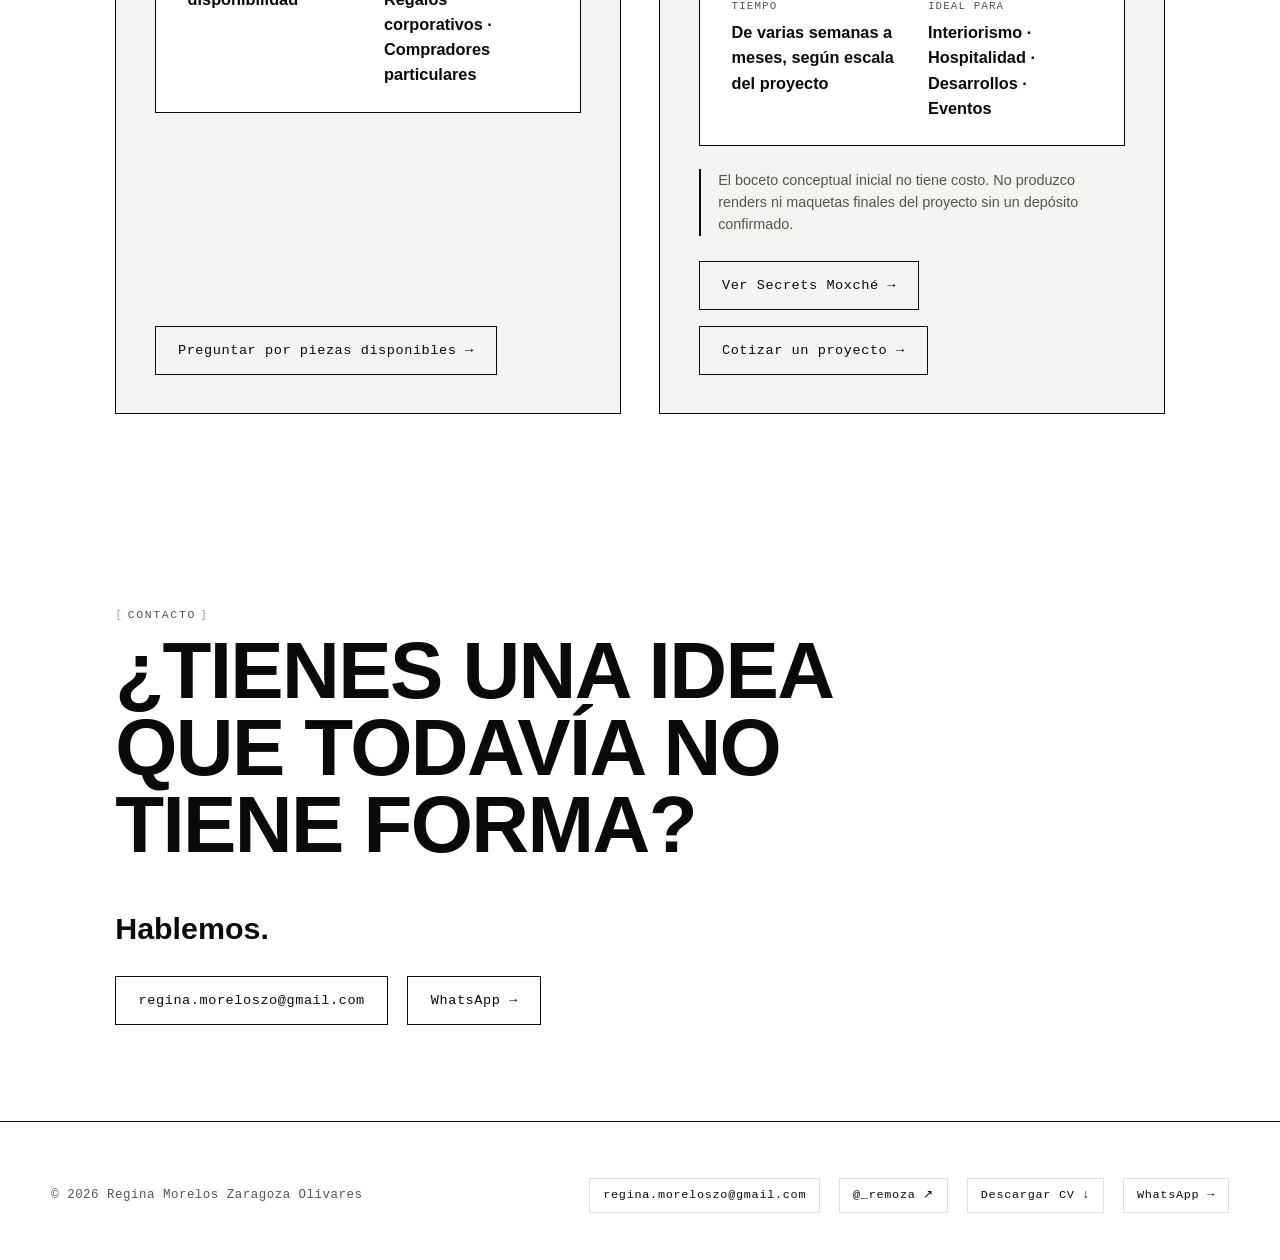
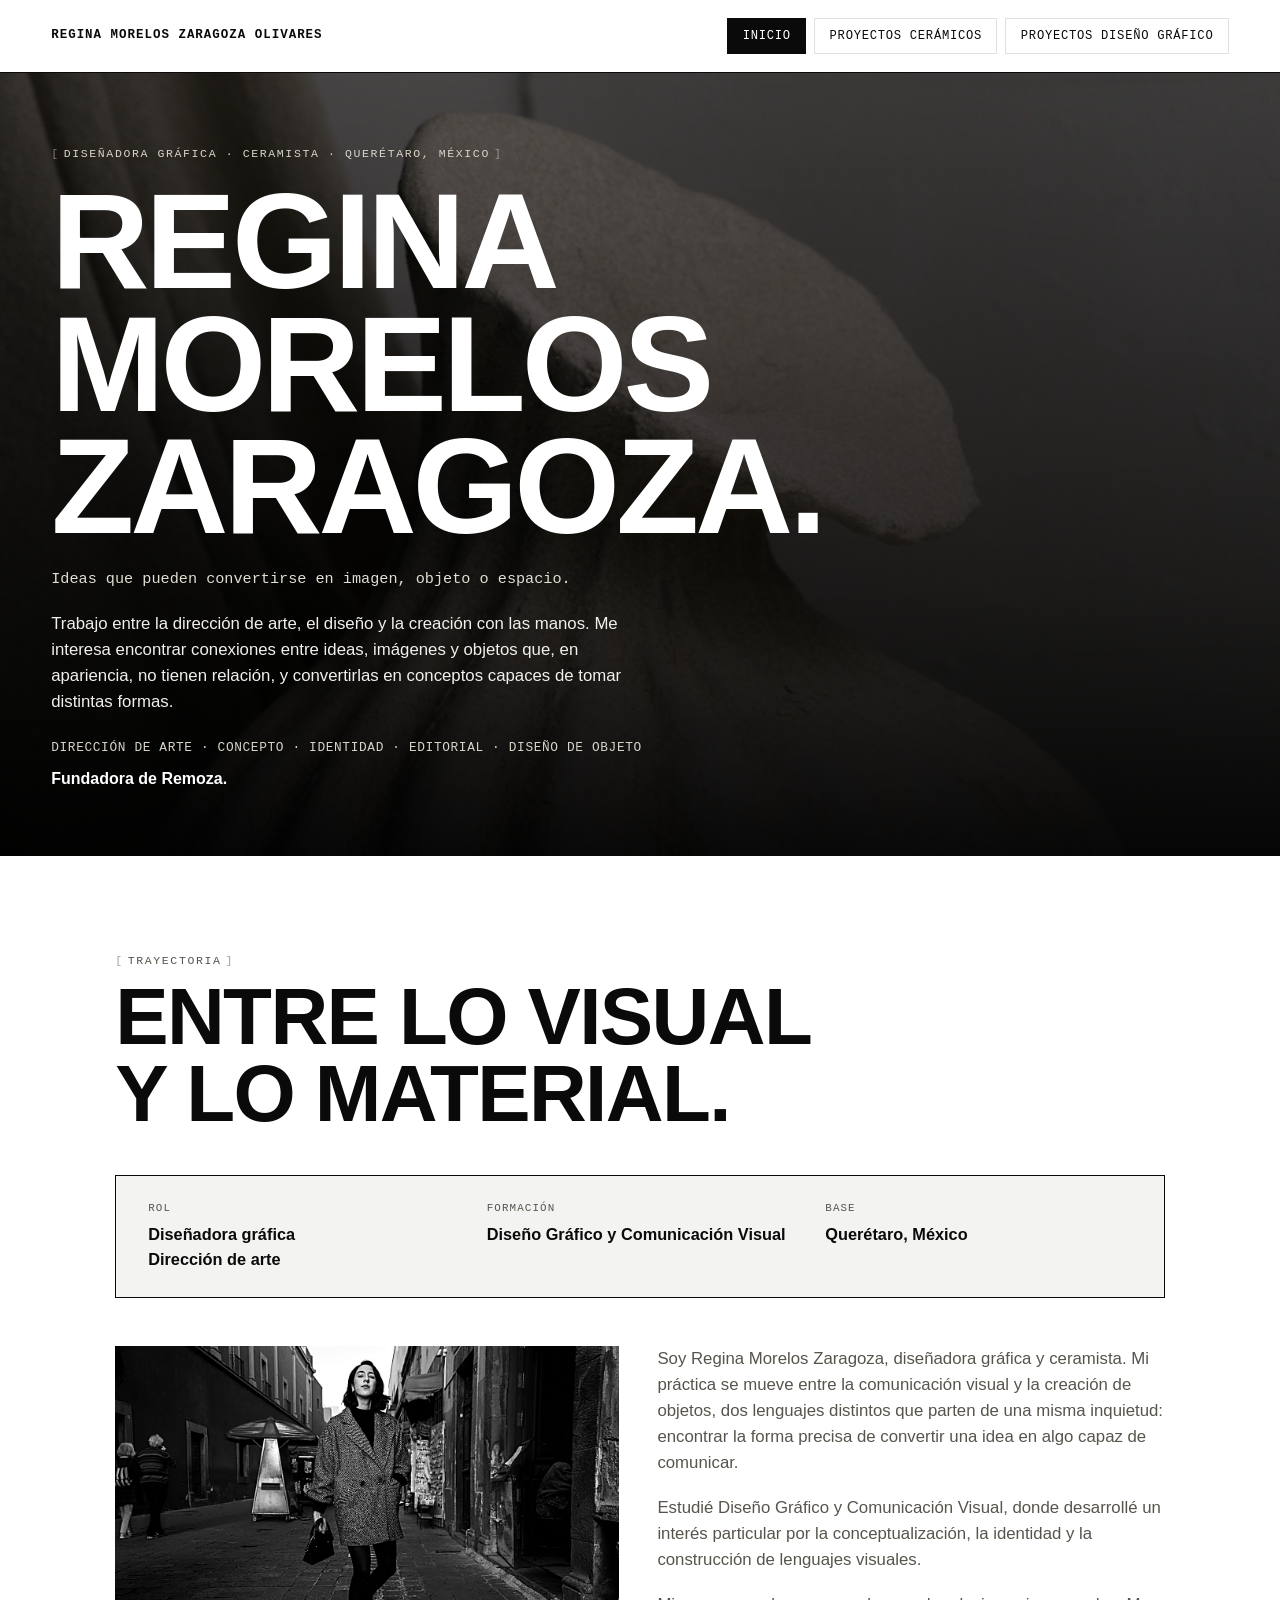
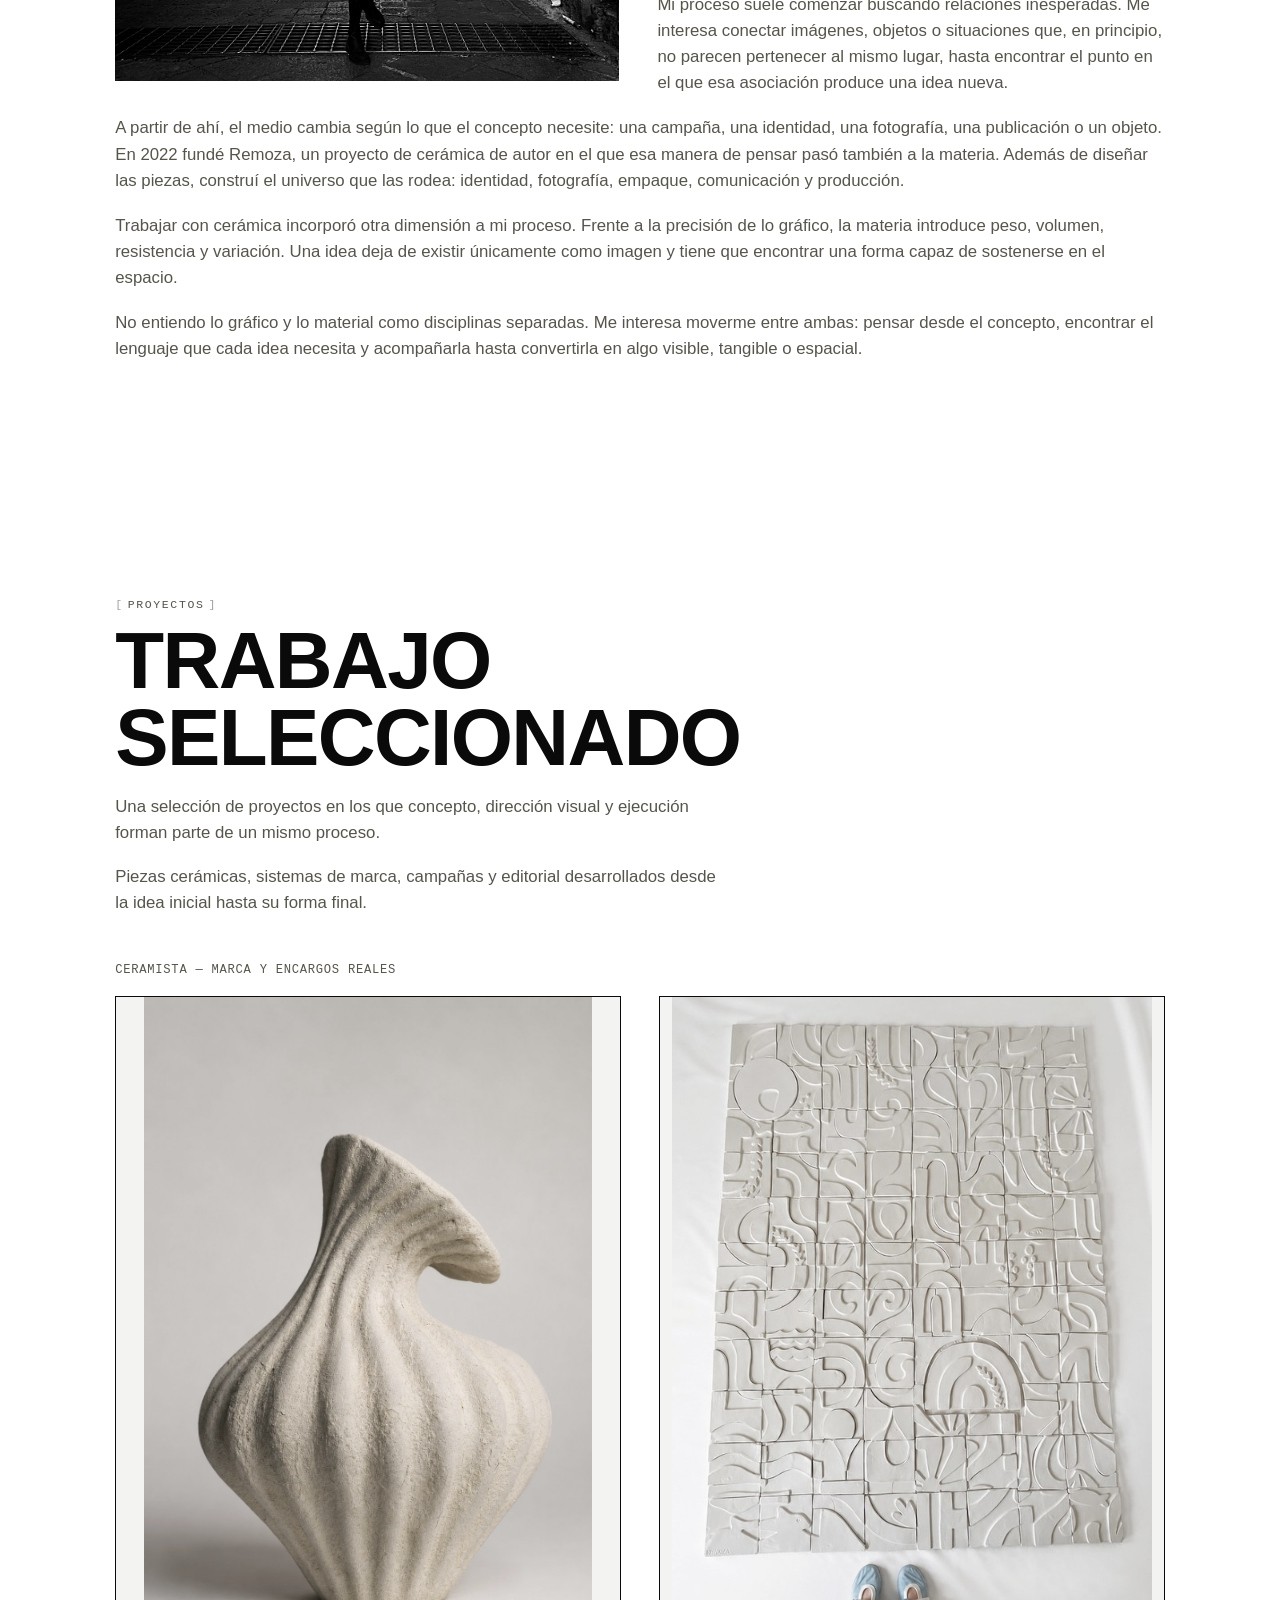
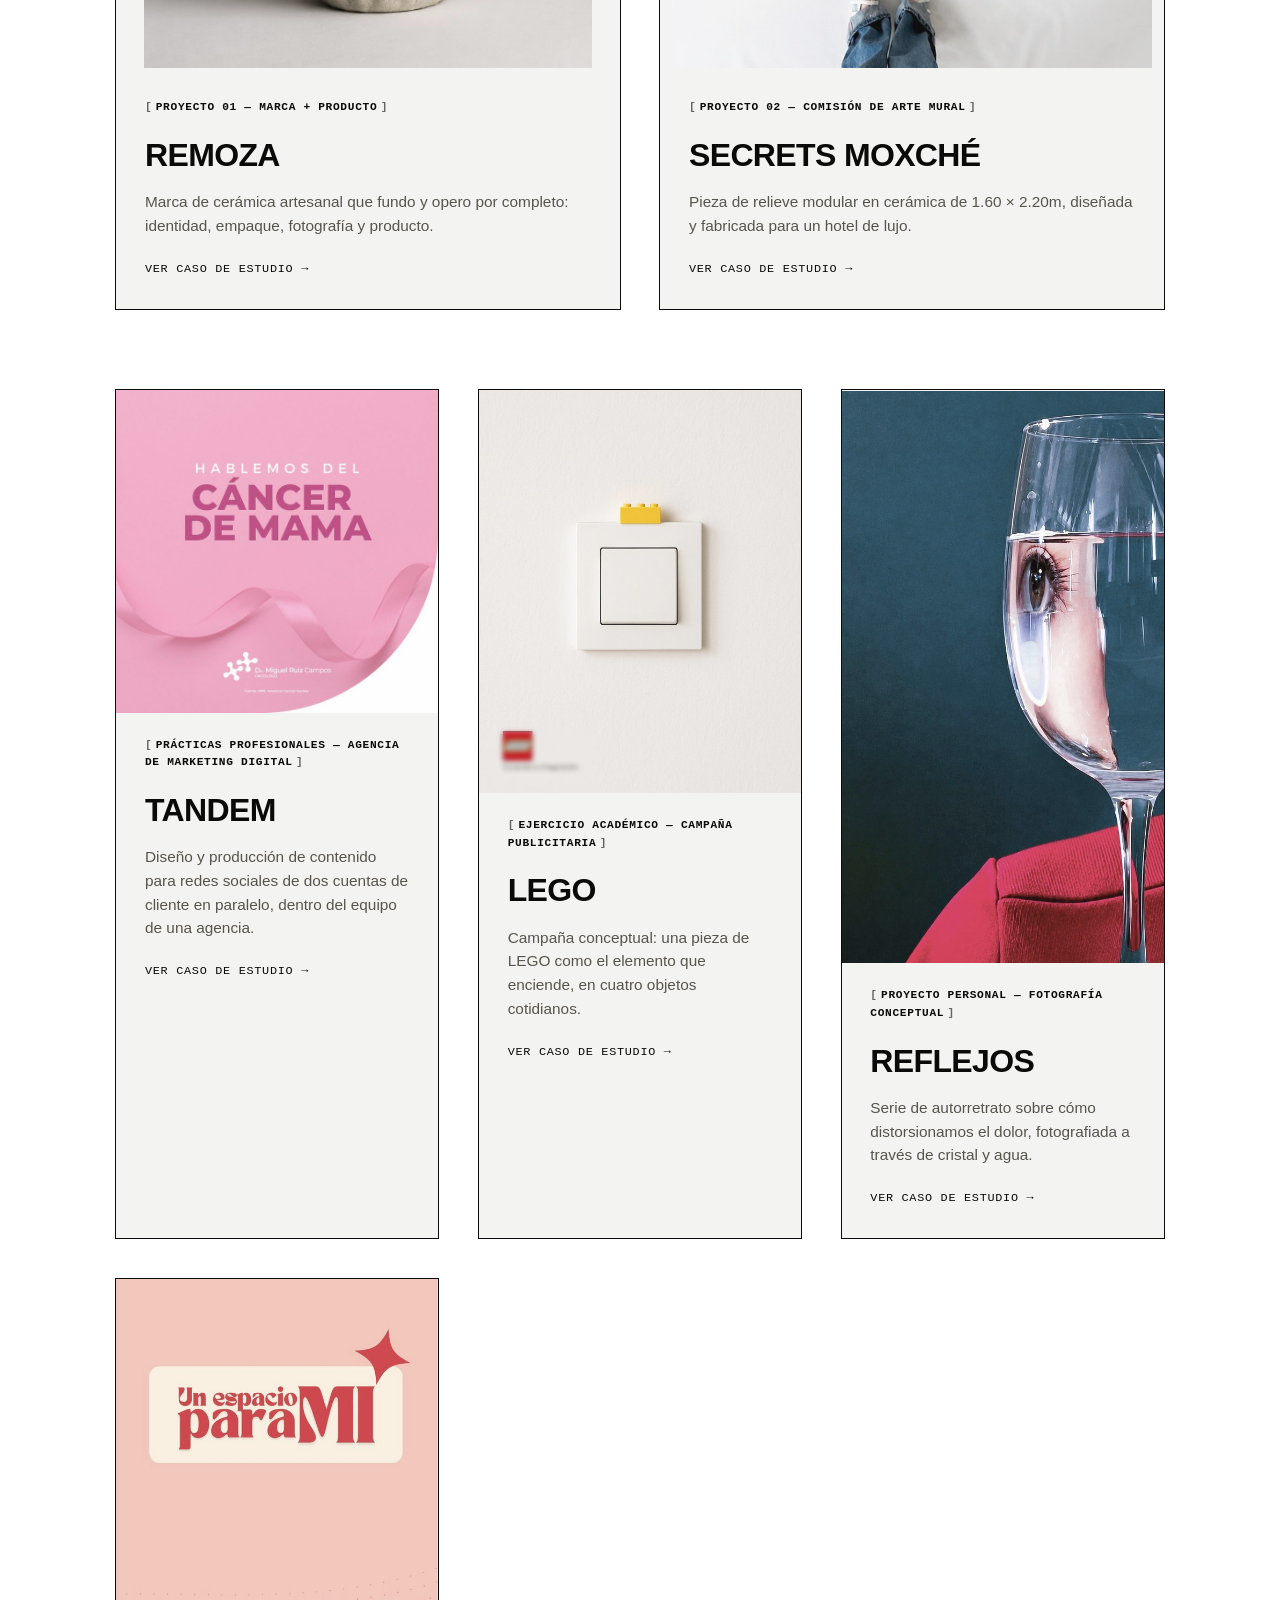
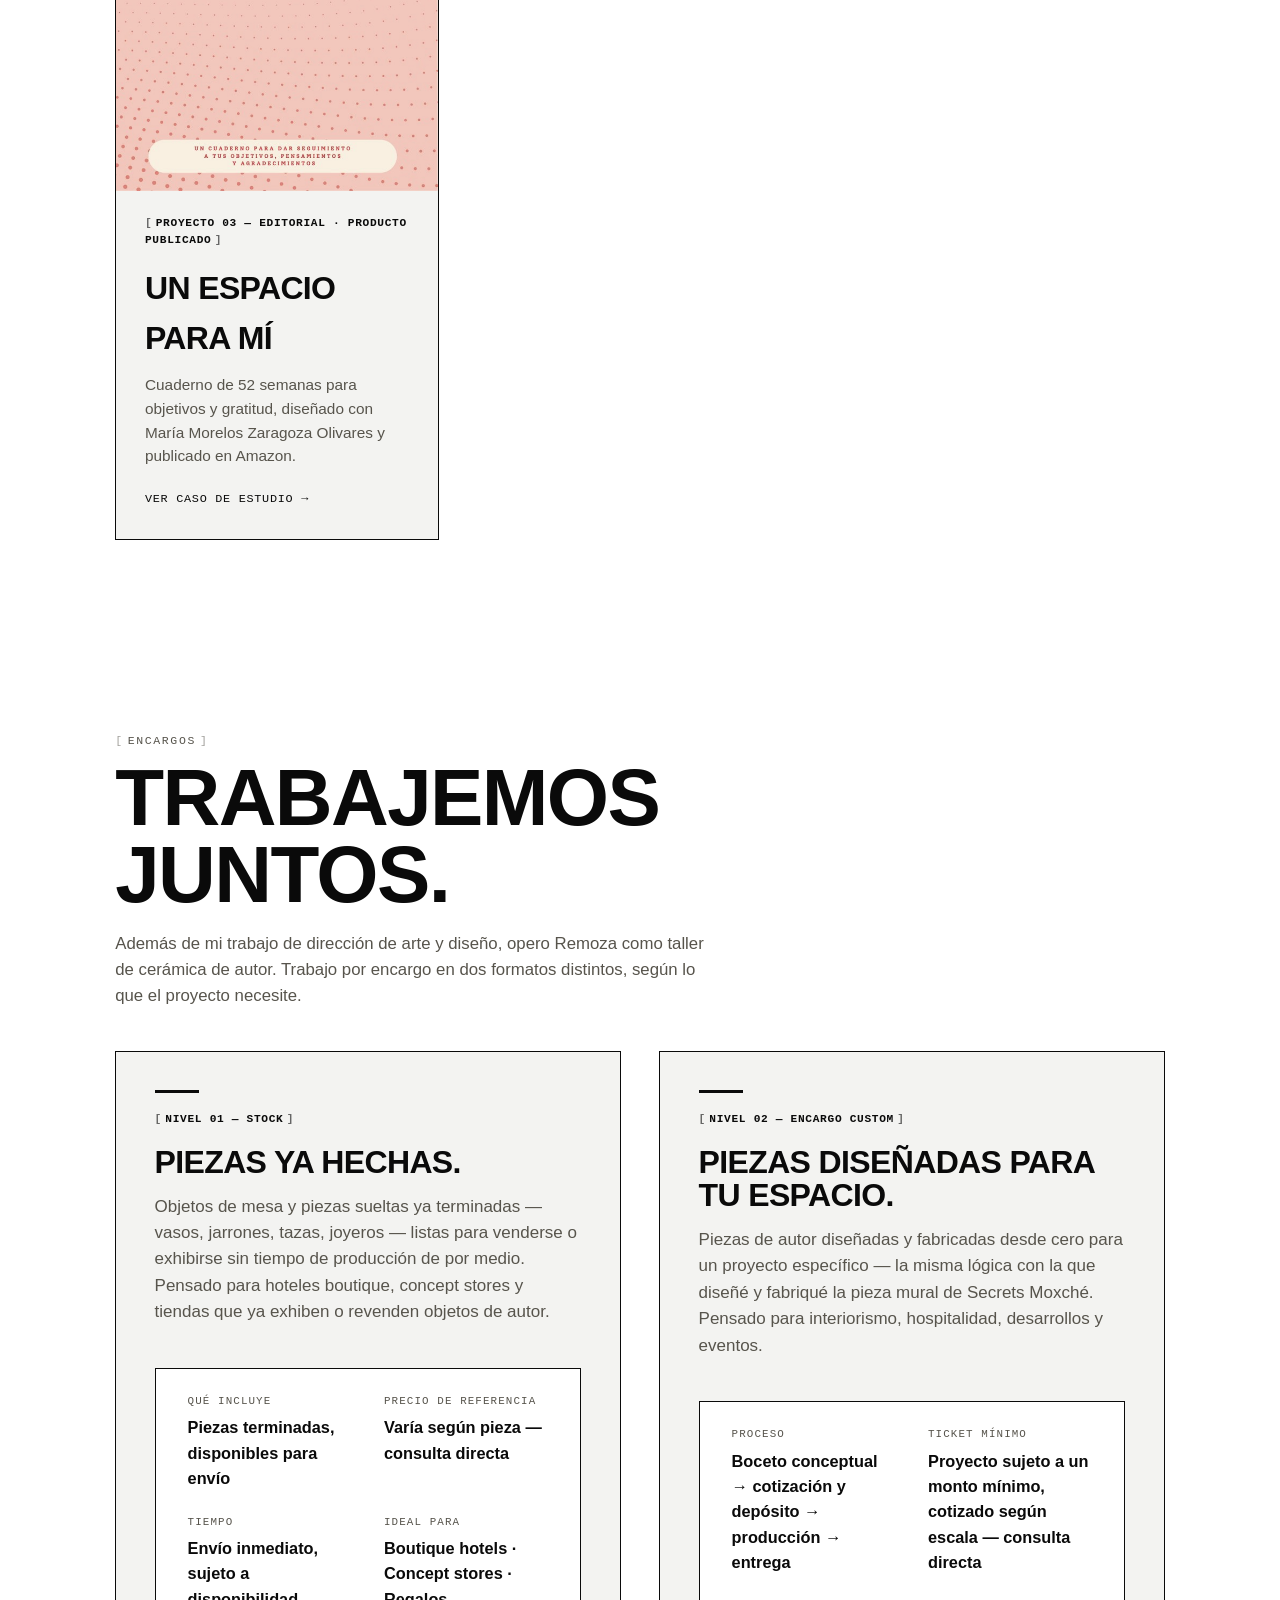
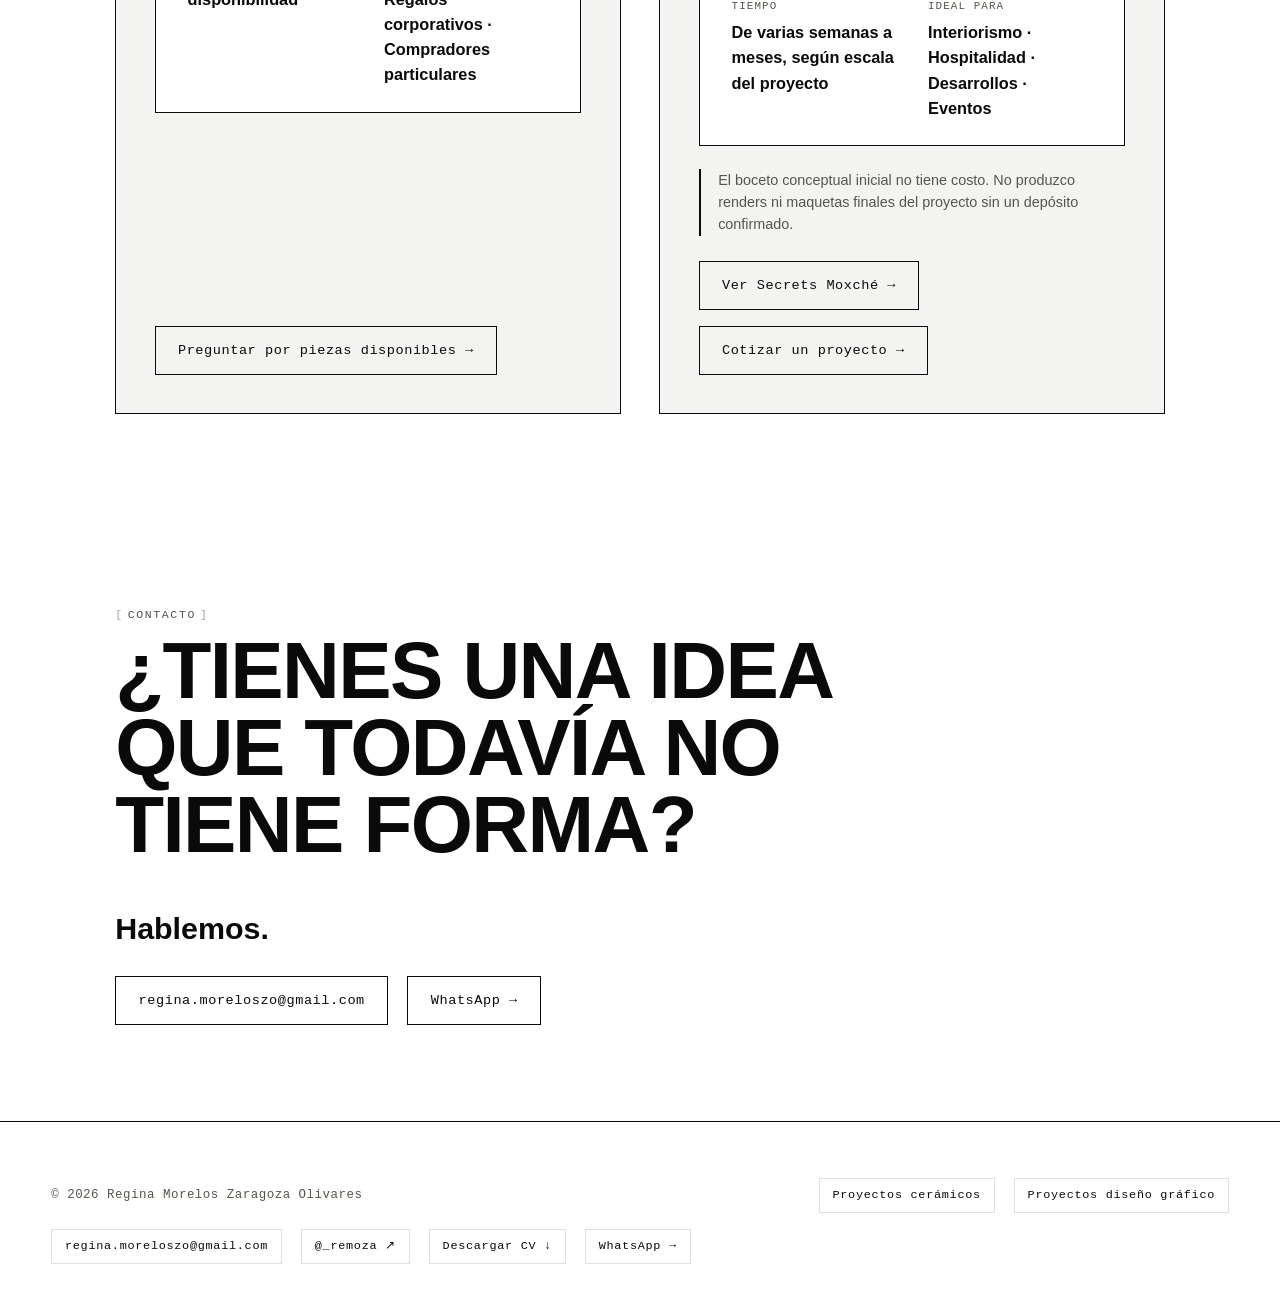
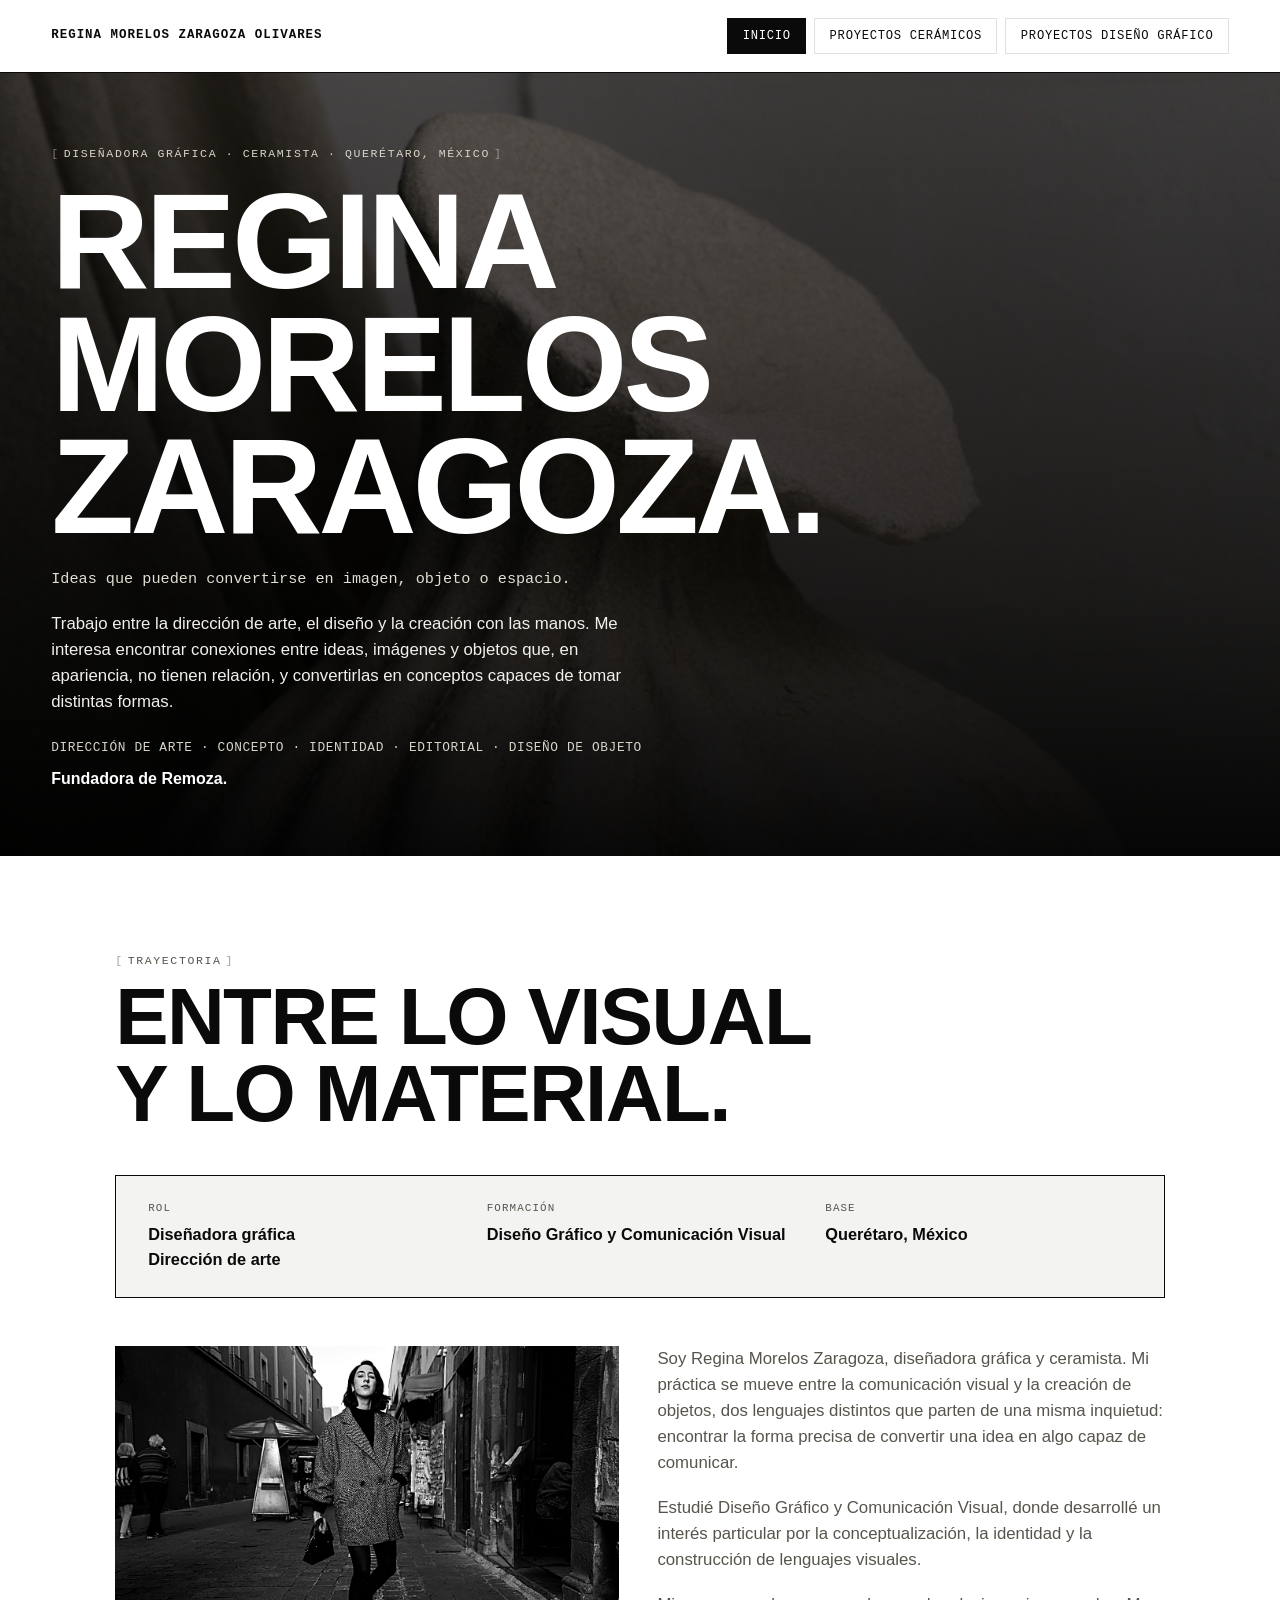
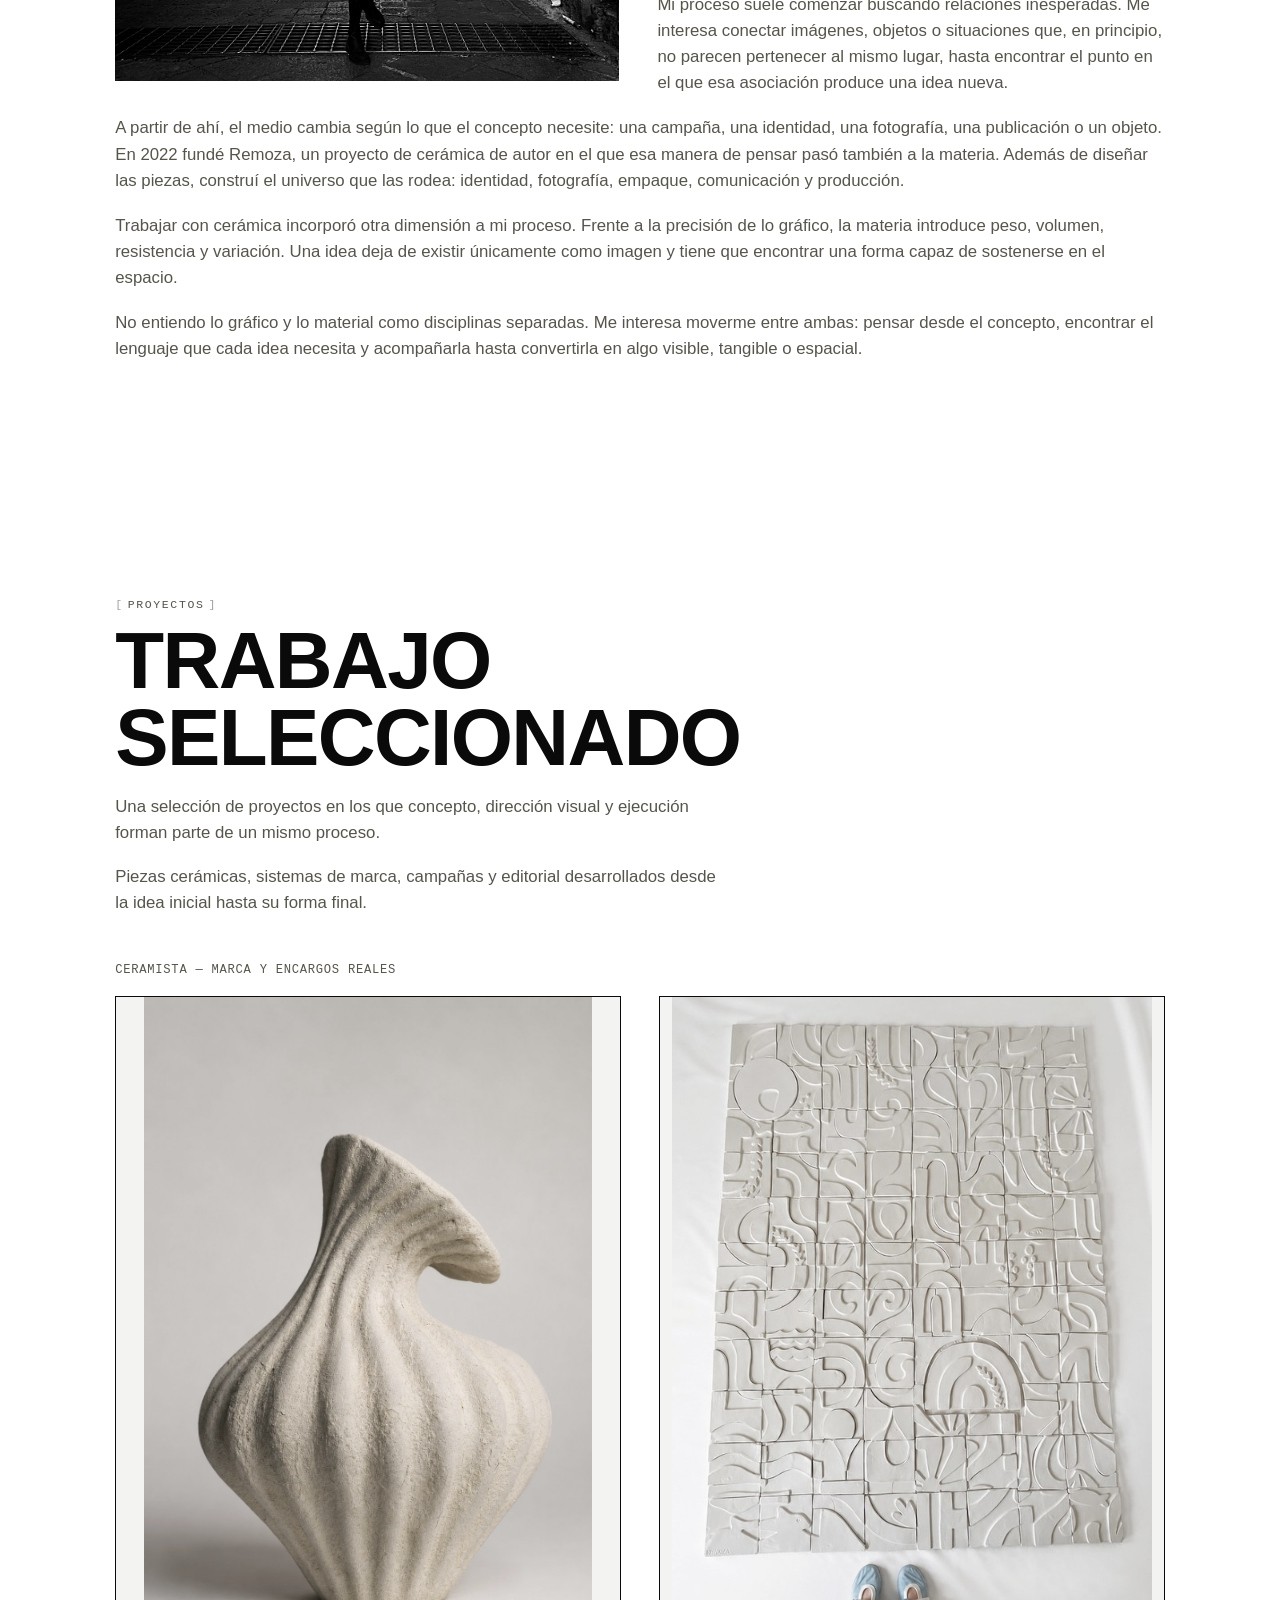
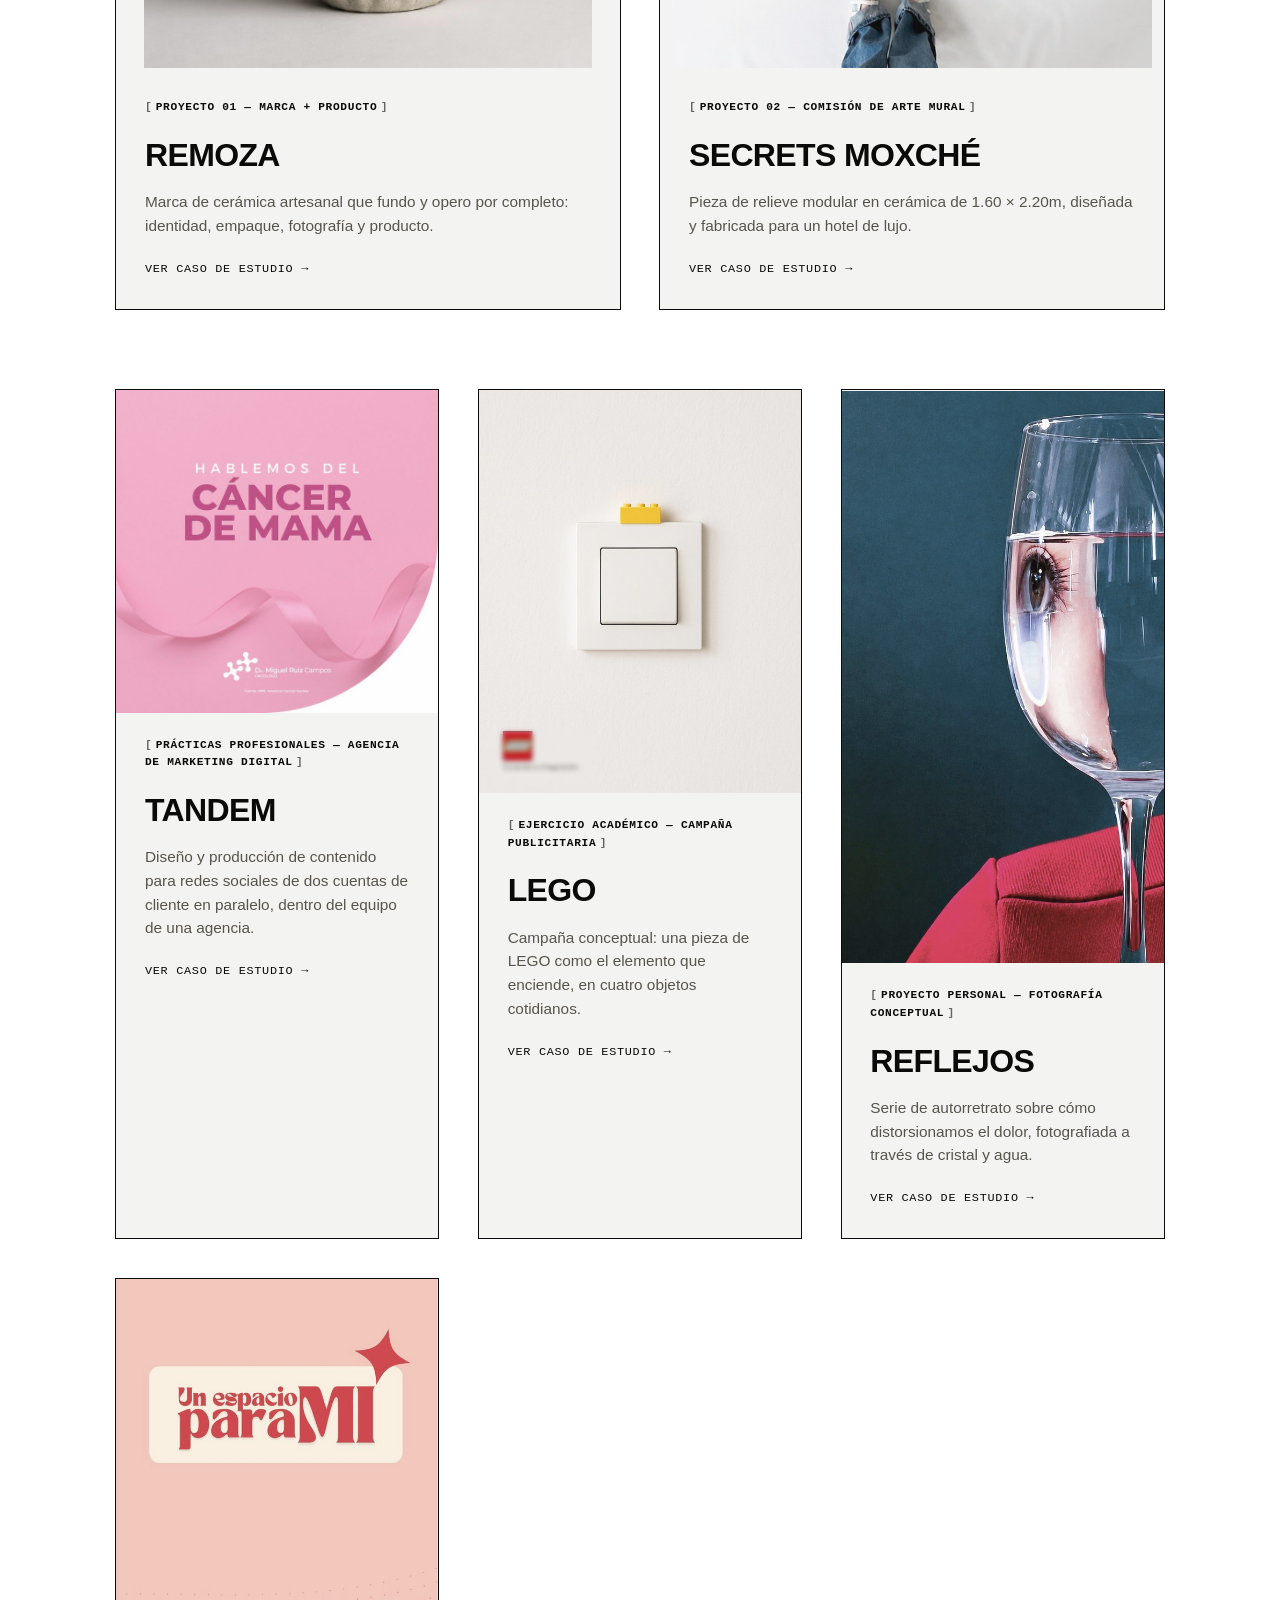
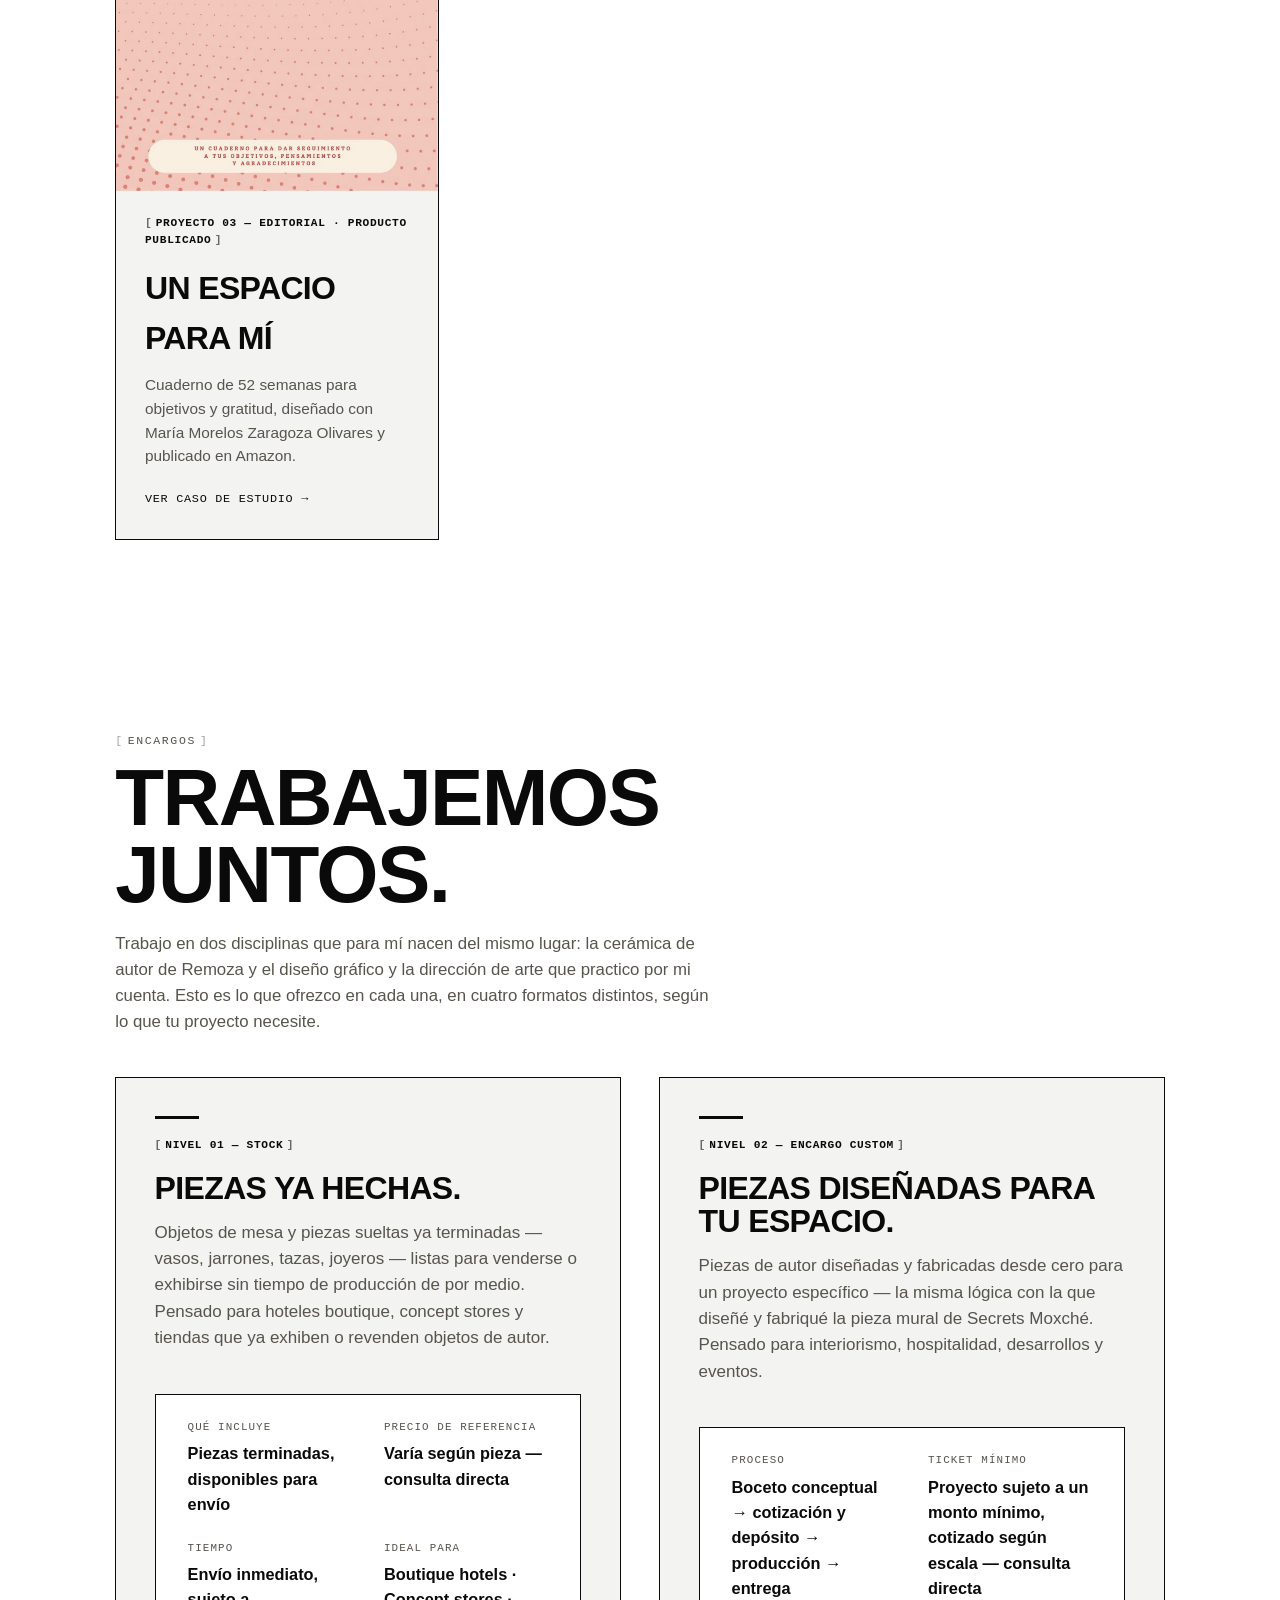
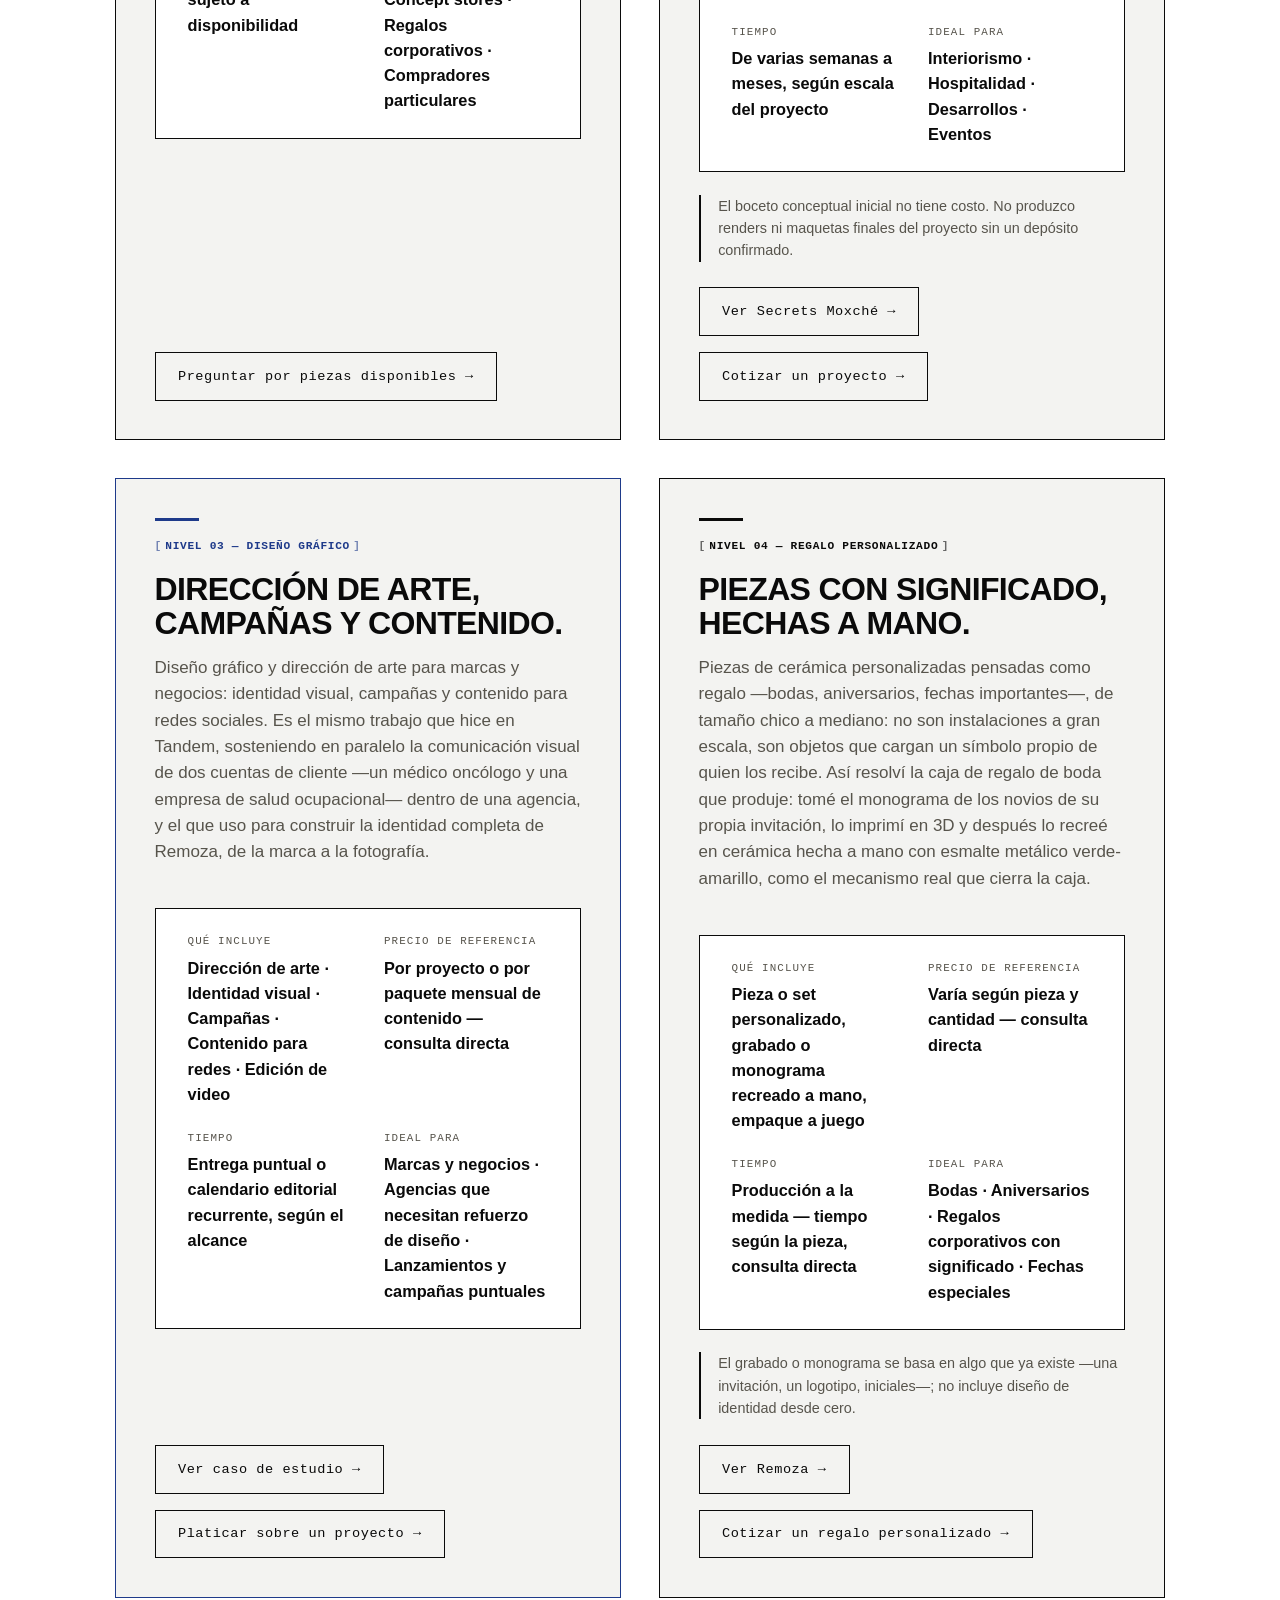
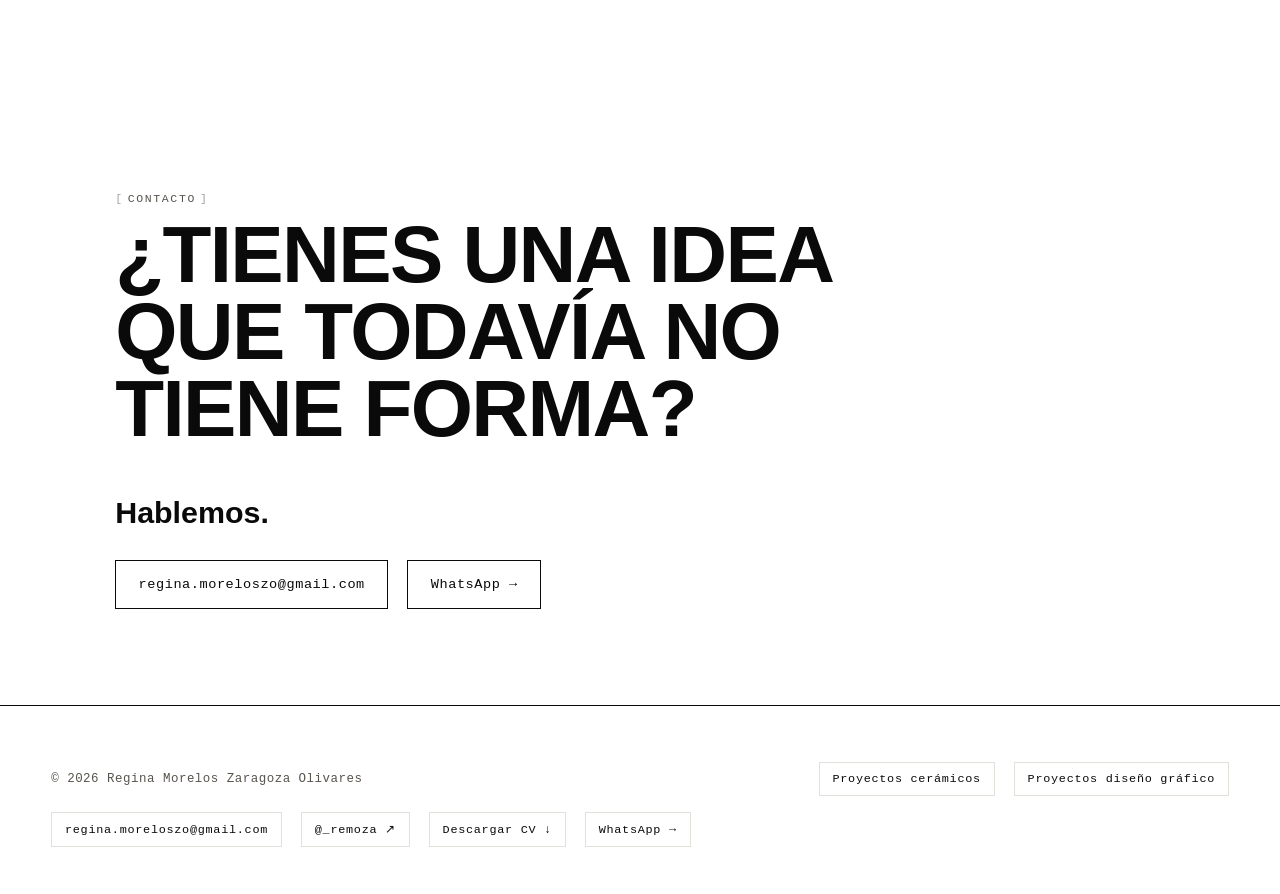
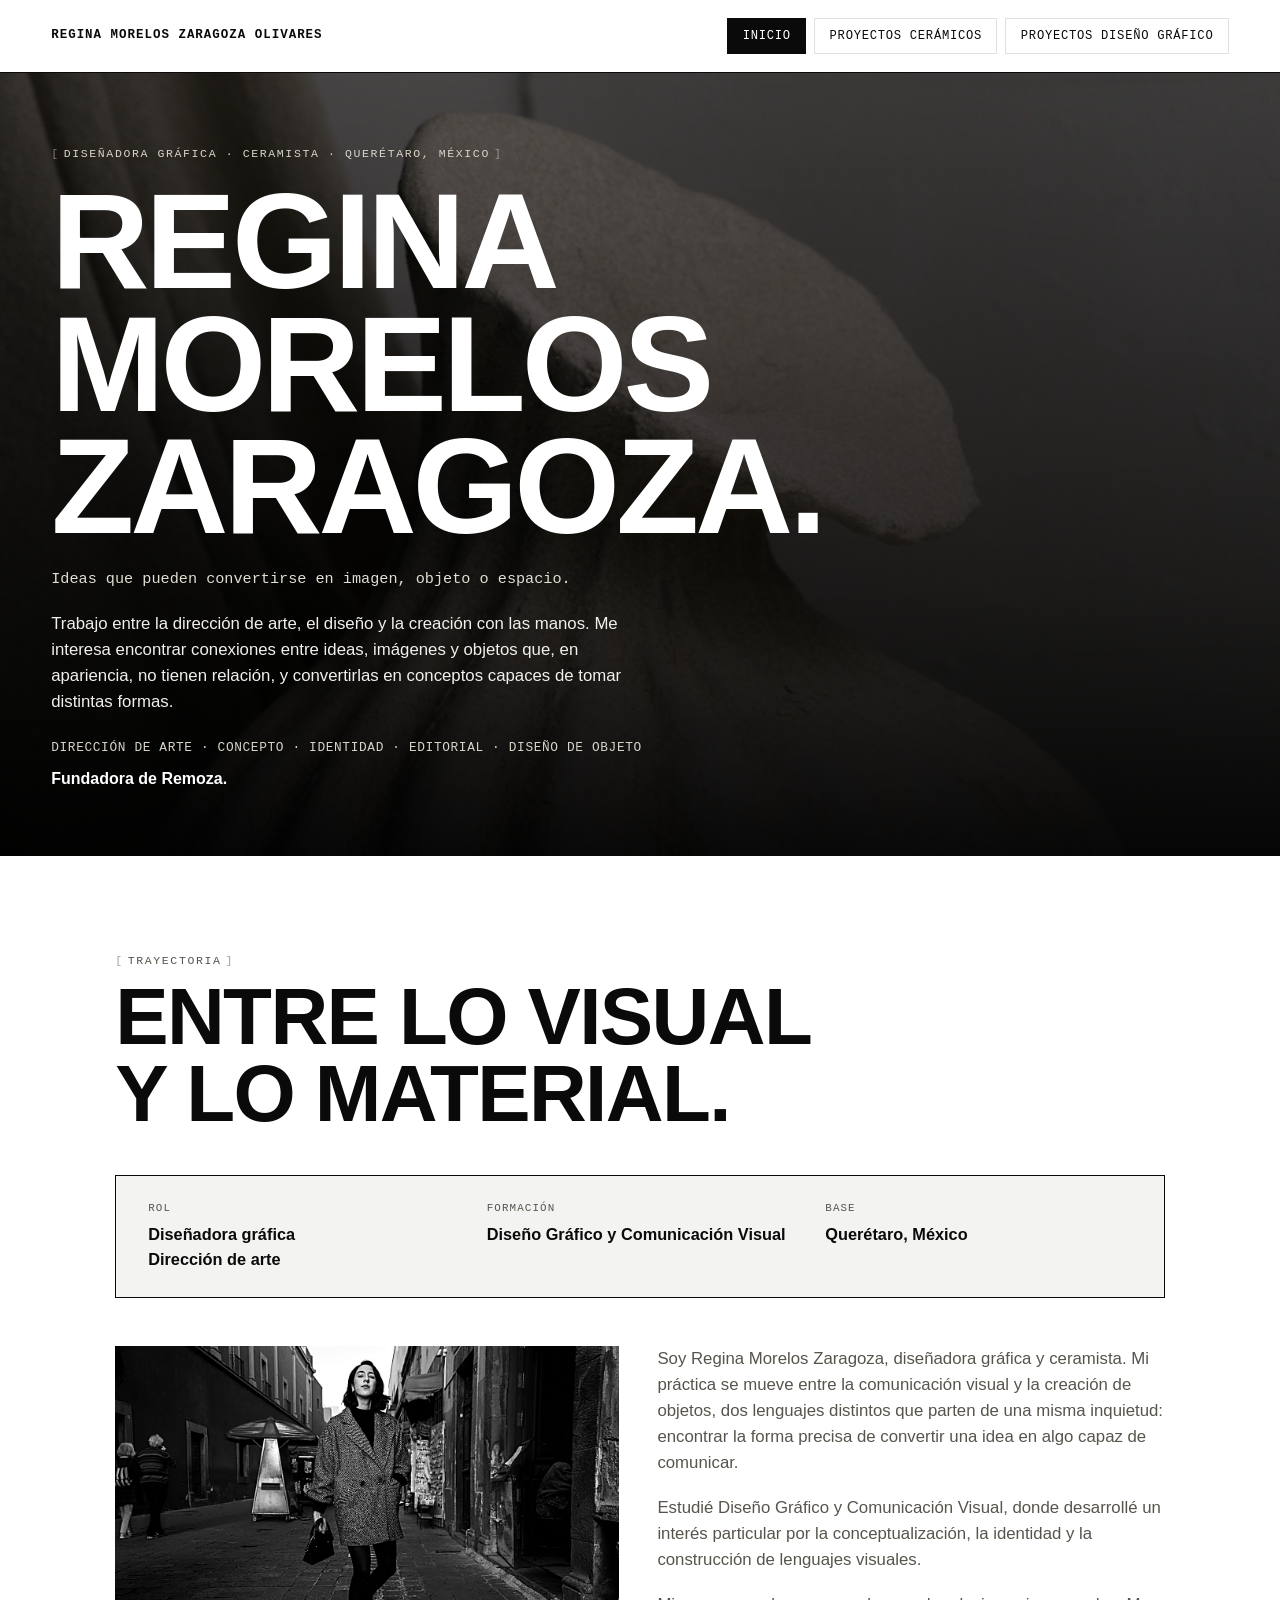
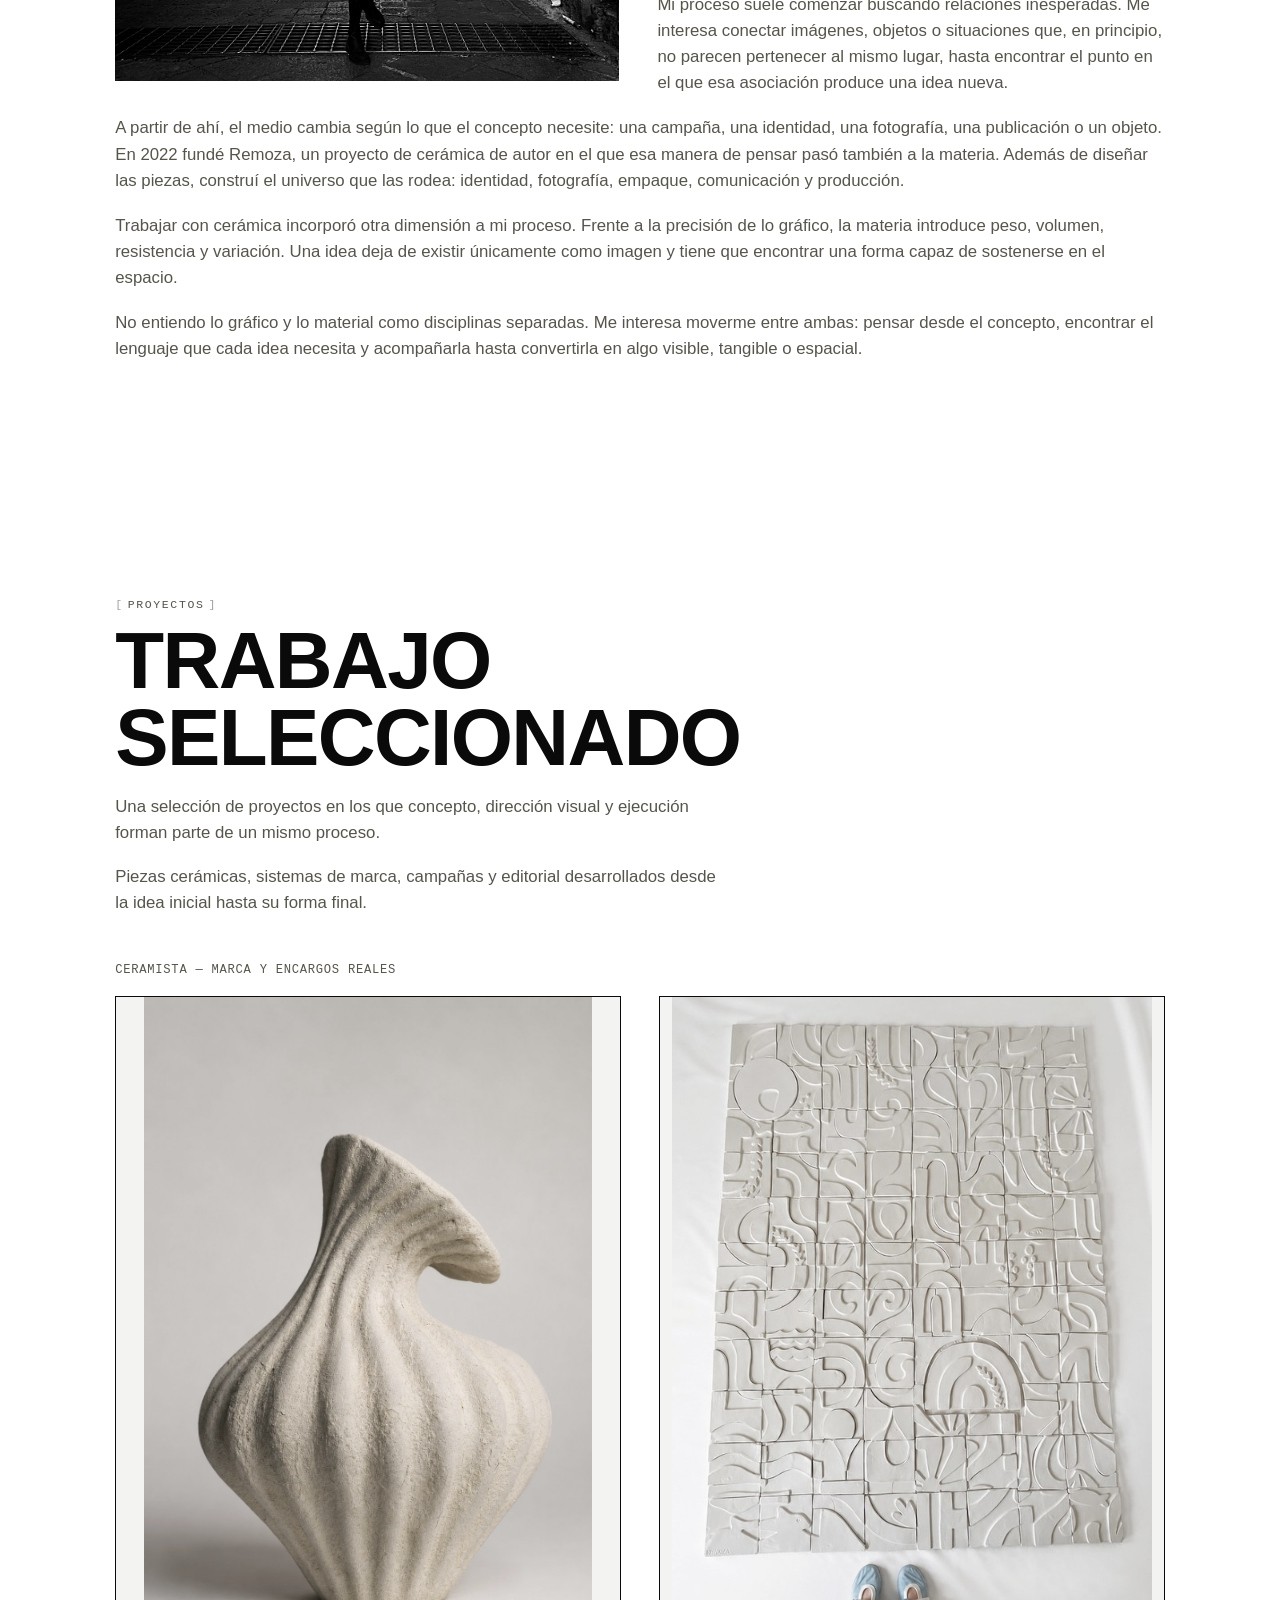
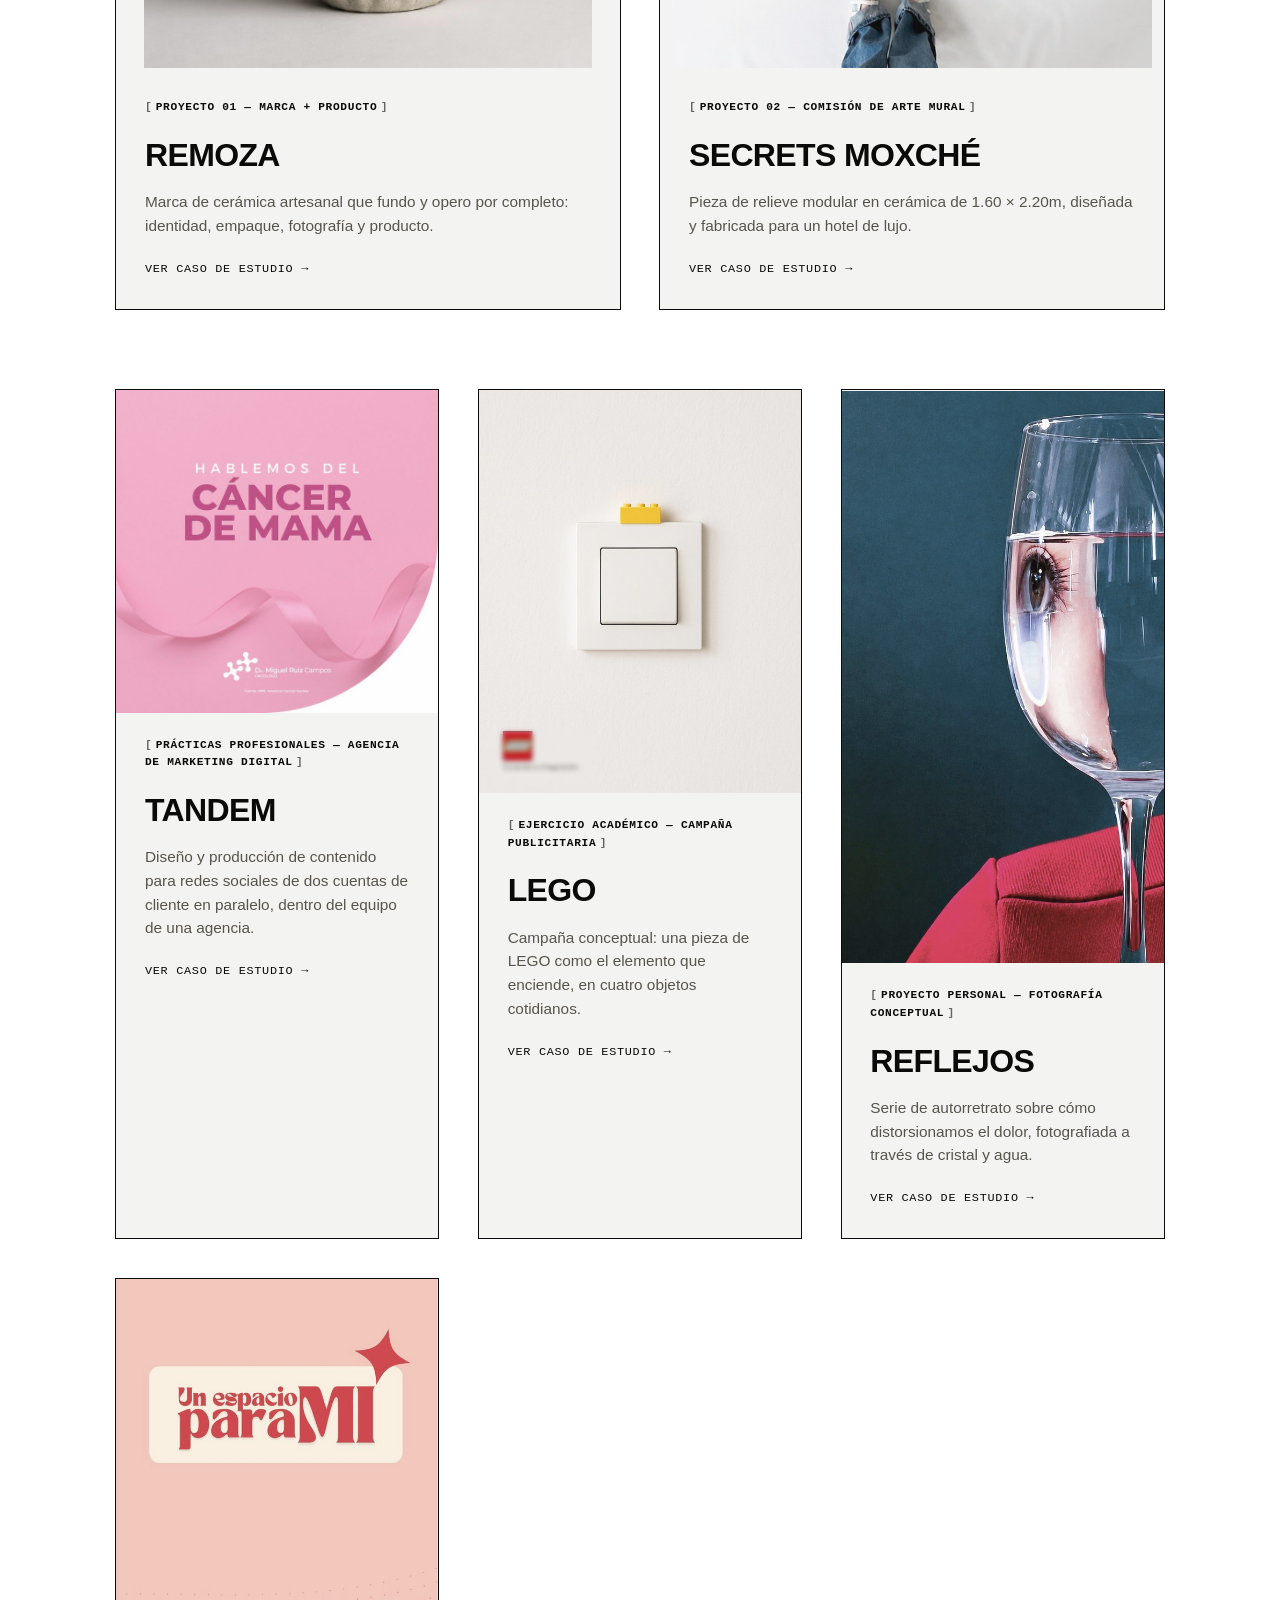
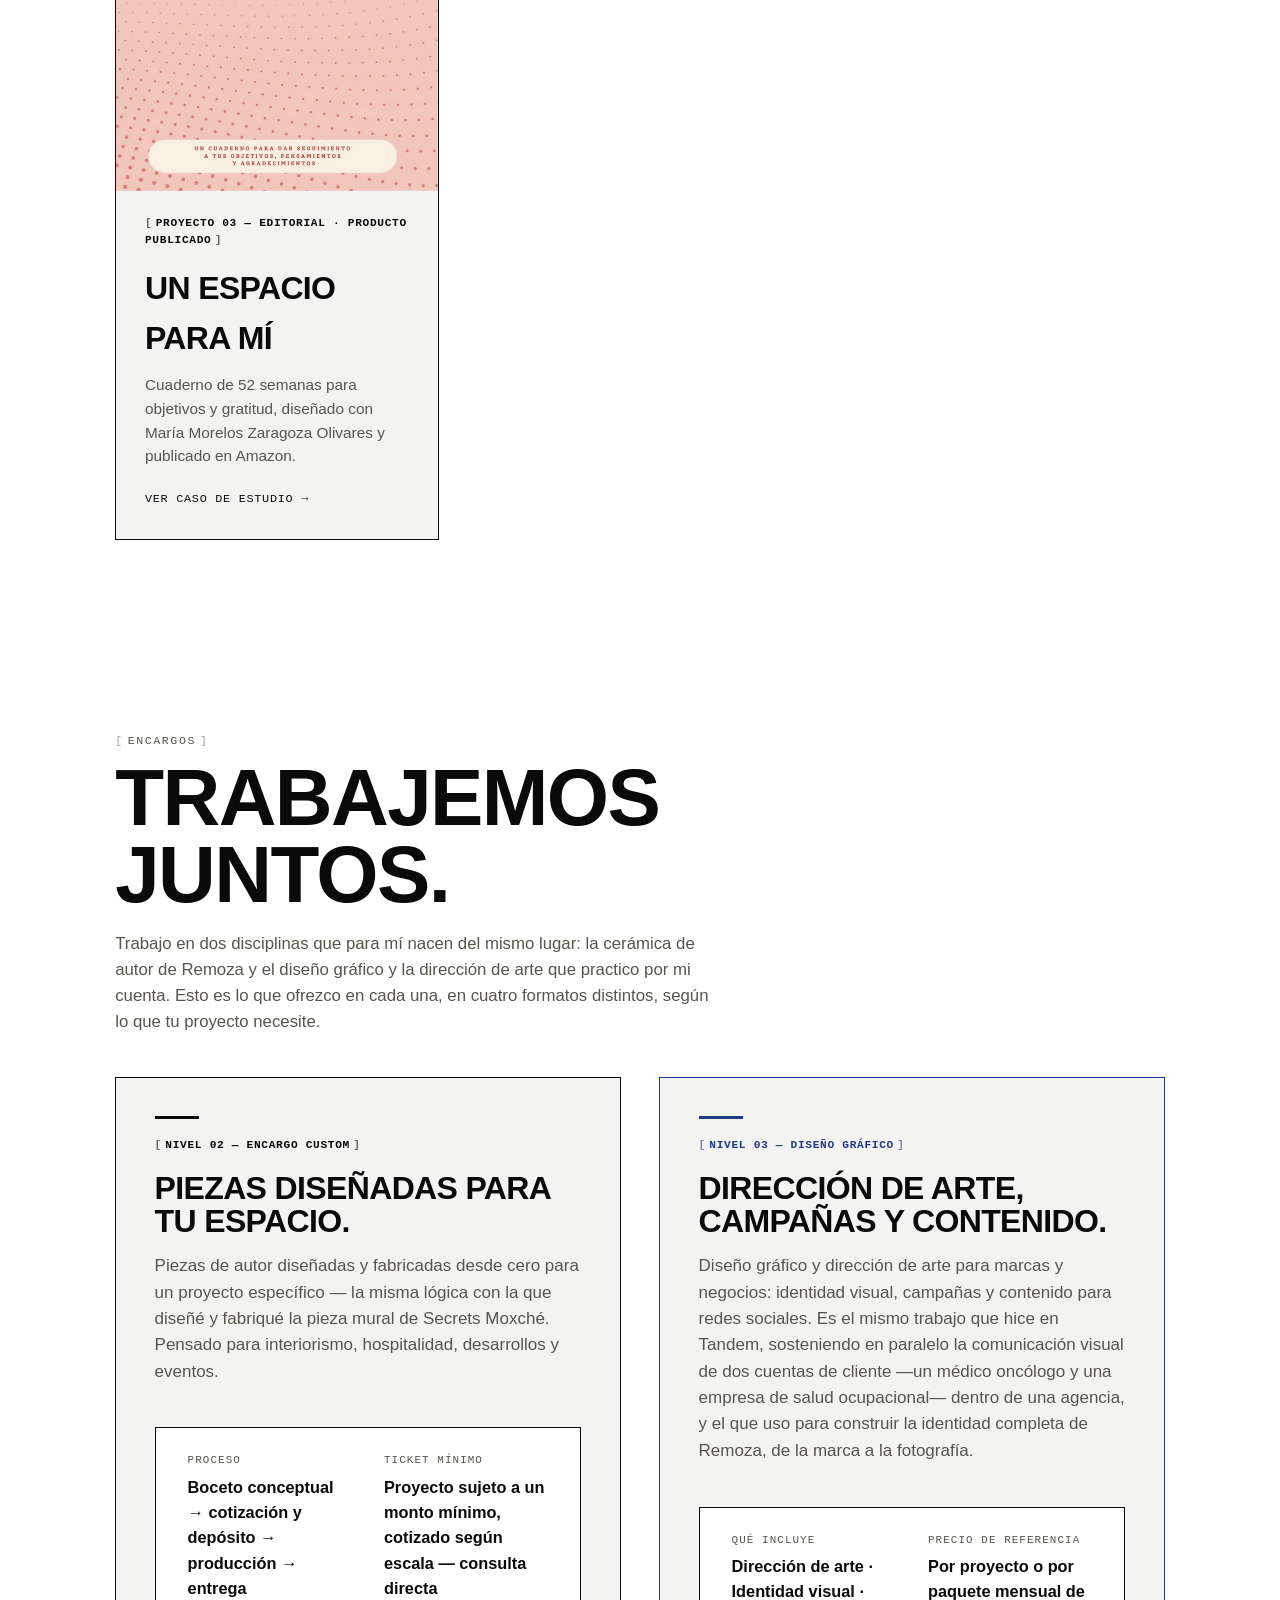
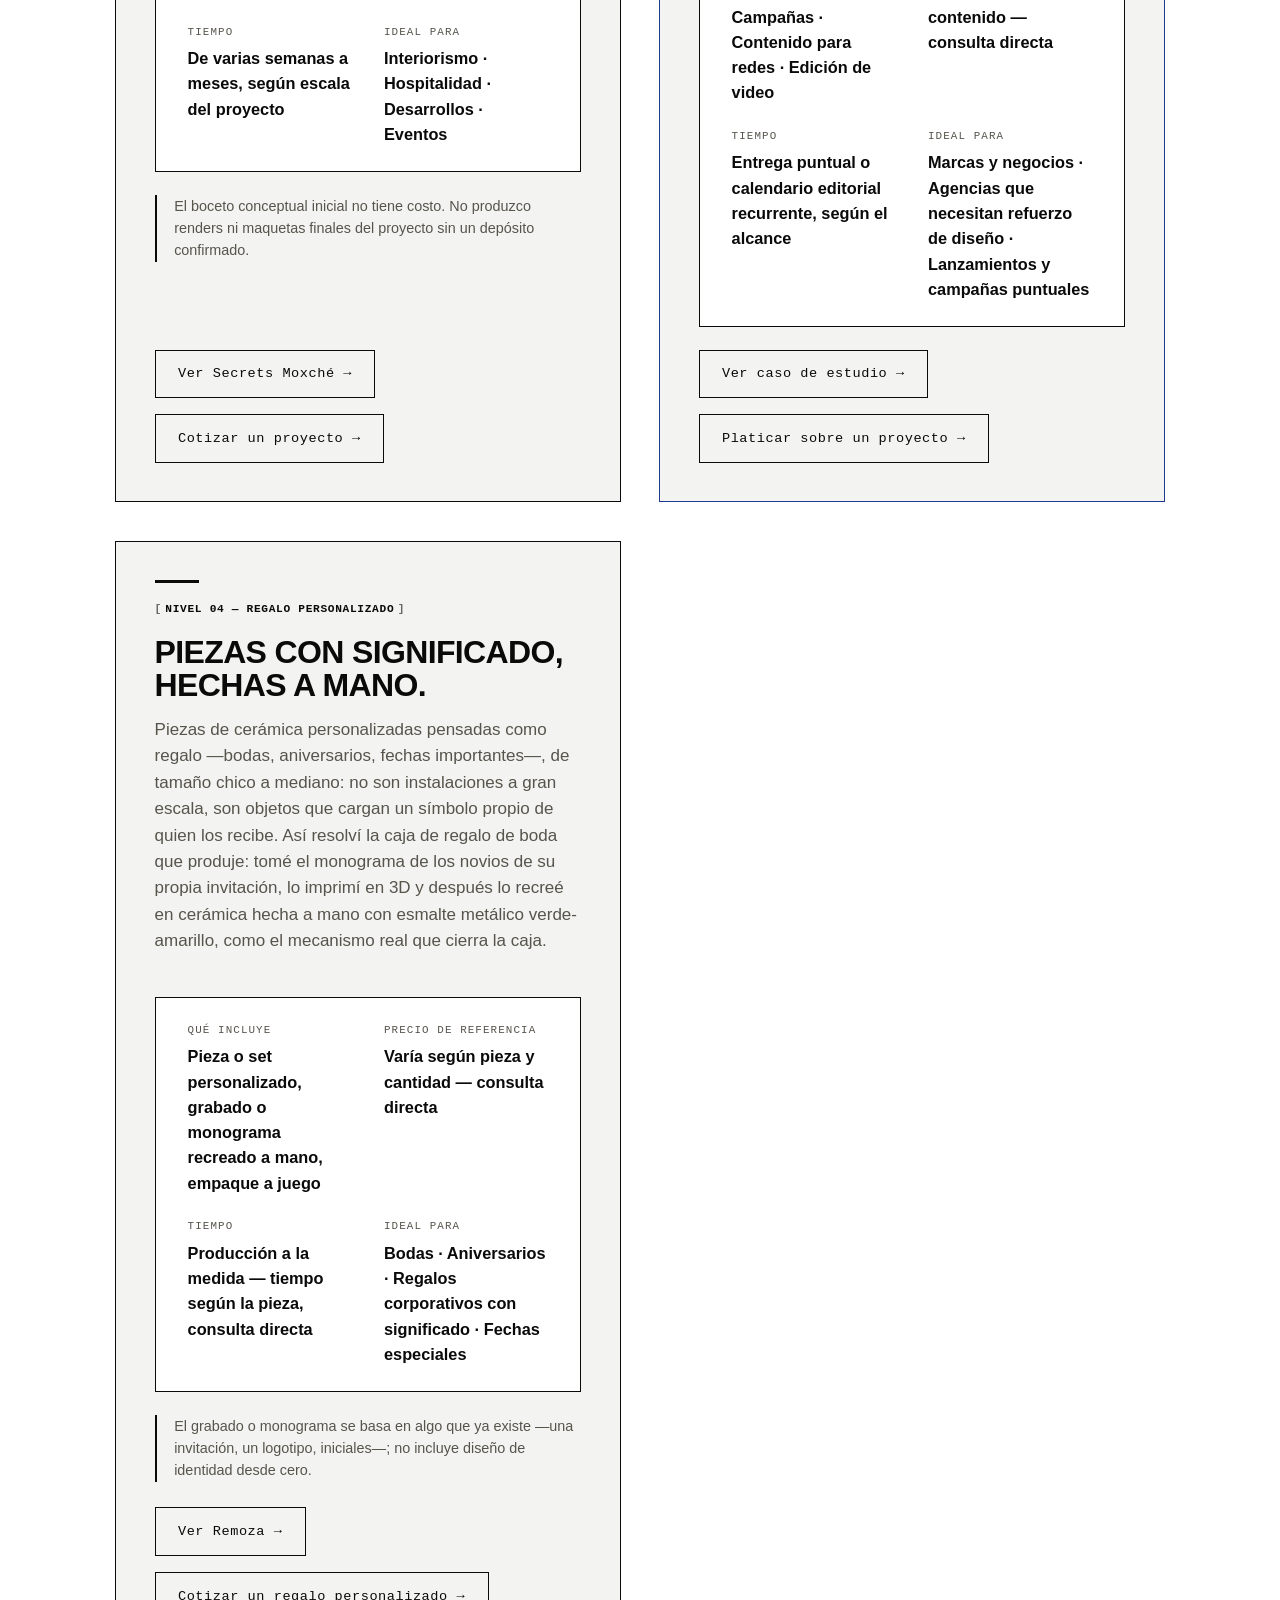
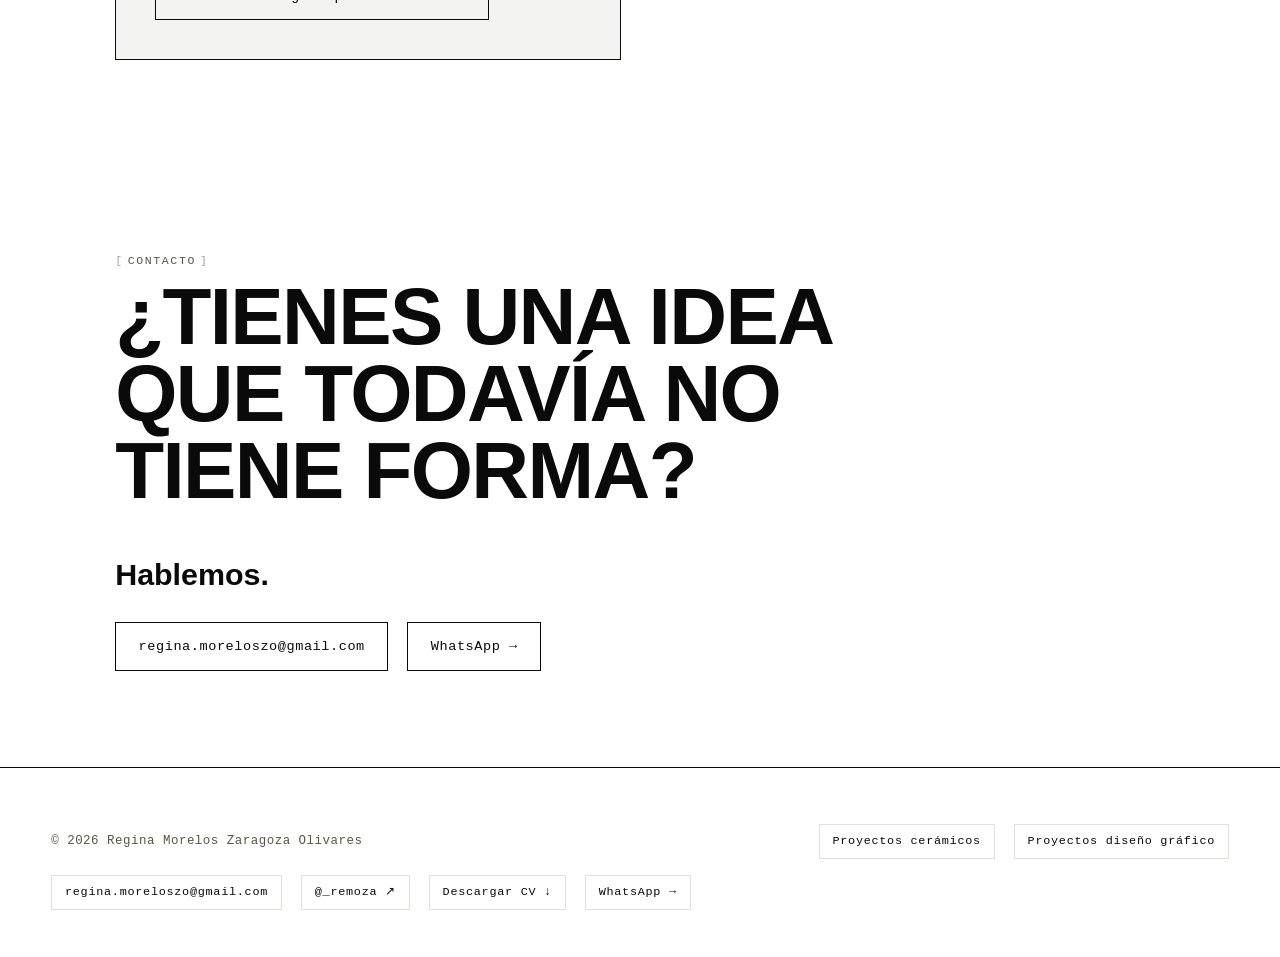
